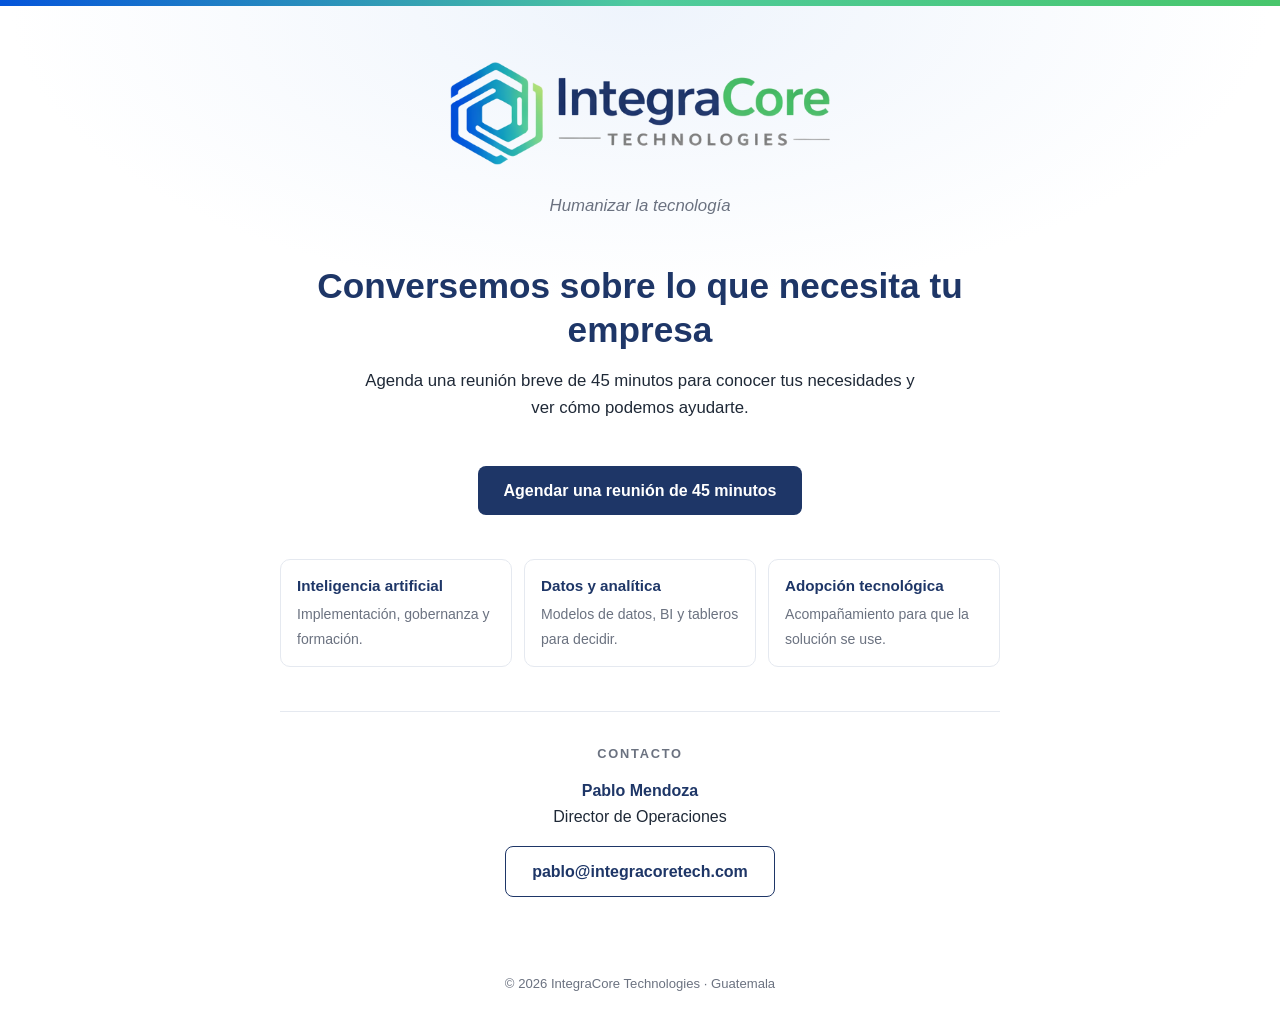
==== index.html @ 0fcb8b34 "Genesis Website Integracore Welcome Page" ====
<!DOCTYPE html>
<html lang="es">
<head>
<meta charset="utf-8">
<meta name="viewport" content="width=device-width, initial-scale=1">
<title>IntegraCore Technologies</title>
<meta name="description" content="IntegraCore Technologies. Agenda una reunión de 45 minutos para conocer tus necesidades. Contacto: pablo@integracoretech.com.">
<meta property="og:title" content="IntegraCore Technologies">
<meta property="og:description" content="Humanizar la tecnología. Agenda una reunión de 45 minutos con nosotros.">
<link rel="icon" type="image/png" href="[data-uri]">
<style>
  :root {
    --navy:#1e3667; --green:#48c66b; --blue:#0555da; --teal:#4fcb9d;
    --ink:#1f2937; --muted:#6b7280; --line:#e5e9f0; --bg:#ffffff; --soft:#f5f8fc;
  }
  * { box-sizing:border-box; margin:0; padding:0; }
  html { height:100%; }
  body {
    min-height:100%; display:flex; flex-direction:column;
    font-family:-apple-system,BlinkMacSystemFont,"Segoe UI",Roboto,Helvetica,Arial,sans-serif;
    color:var(--ink); background:var(--bg); line-height:1.6;
  }
  .bar { height:6px; background:linear-gradient(90deg,var(--blue),var(--teal),var(--green)); }
  main {
    flex:1; display:flex; align-items:center; justify-content:center;
    padding:56px 24px;
    background:radial-gradient(900px 420px at 50% 0%, #eef4fc 0%, rgba(238,244,252,0) 70%);
  }
  .wrap { width:100%; max-width:720px; text-align:center; }
  .logo { width:min(380px,80%); height:auto; display:block; margin:0 auto 28px; }
  .tagline { font-size:1.05rem; color:var(--muted); font-style:italic; margin-bottom:44px; }
  .status {
    display:inline-block; font-size:.78rem; letter-spacing:.14em; text-transform:uppercase;
    color:var(--navy); background:var(--soft); border:1px solid var(--line);
    padding:6px 14px; border-radius:999px; margin-bottom:20px;
  }
  h1 { font-size:clamp(1.6rem,4vw,2.2rem); line-height:1.25; color:var(--navy); font-weight:700; margin-bottom:16px; }
  .lead { font-size:1.05rem; color:var(--ink); max-width:560px; margin:0 auto 40px; }
  .cta { margin:-12px 0 44px; }
  .btn.ghost { background:transparent; color:var(--navy); border:1px solid var(--navy); }
  .btn.ghost:hover, .btn.ghost:focus-visible { background:var(--navy); color:#fff; }
  .areas {
    display:grid; grid-template-columns:repeat(auto-fit,minmax(190px,1fr)); gap:12px;
    margin:0 auto 44px; text-align:left;
  }
  .area { border:1px solid var(--line); border-radius:10px; padding:14px 16px; background:#fff; }
  .area strong { display:block; color:var(--navy); font-size:.95rem; margin-bottom:2px; }
  .area span { color:var(--muted); font-size:.88rem; }
  .contact {
    border-top:1px solid var(--line); padding-top:32px;
  }
  .contact h2 { font-size:.8rem; letter-spacing:.14em; text-transform:uppercase; color:var(--muted); font-weight:600; margin-bottom:14px; }
  .person { color:var(--ink); }
  .person b { color:var(--navy); }
  .btn {
    display:inline-block; margin-top:16px; padding:12px 26px; border-radius:8px;
    background:var(--navy); color:#fff; text-decoration:none; font-weight:600;
    transition:background .15s;
  }
  .btn:hover, .btn:focus-visible { background:var(--blue); }
  footer { text-align:center; font-size:.82rem; color:var(--muted); padding:20px 24px 28px; }
  @media (max-width:480px) { main { padding:36px 18px; } .tagline { margin-bottom:32px; } }
</style>
</head>
<body>
<div class="bar"></div>
<main>
  <div class="wrap">
    <img class="logo" alt="IntegraCore Technologies" src="[data-uri]">
    <p class="tagline">Humanizar la tecnología</p>
    <h1>Conversemos sobre lo que necesita tu empresa</h1>
    <p class="lead">Agenda una reunión breve de 45 minutos para conocer tus necesidades y ver cómo podemos ayudarte.</p>
    <p class="cta"><a class="btn" id="agendar" href="#" target="_blank" rel="noopener">Agendar una reunión de 45 minutos</a></p>

    <div class="areas">
      <div class="area"><strong>Inteligencia artificial</strong><span>Implementación, gobernanza y formación.</span></div>
      <div class="area"><strong>Datos y analítica</strong><span>Modelos de datos, BI y tableros para decidir.</span></div>
      <div class="area"><strong>Adopción tecnológica</strong><span>Acompañamiento para que la solución se use.</span></div>
    </div>

    <section class="contact" aria-labelledby="contacto">
      <h2 id="contacto">Contacto</h2>
      <p class="person"><b>Pablo Mendoza</b><br>Director de Operaciones</p>
      <a class="btn ghost" href="mailto:pablo@integracoretech.com?subject=Consulta%20IntegraCore">pablo@integracoretech.com</a>
    </section>
  </div>
</main>
<footer>© 2026 IntegraCore Technologies · Guatemala</footer>
<script>
  // Pegue aquí el enlace de la página de reservas de Google Calendar.
  // Mientras esté vacío, el botón de agendar se oculta y queda solo el correo.
  var CALENDAR_URL = "https://calendar.app.google/J1nHAJsJ6yLDKBkW7";
  (function () {
    var b = document.getElementById("agendar");
    if (CALENDAR_URL) { b.href = CALENDAR_URL; } else { b.parentNode.style.display = "none"; }
  })();
</script>
</body>
</html>
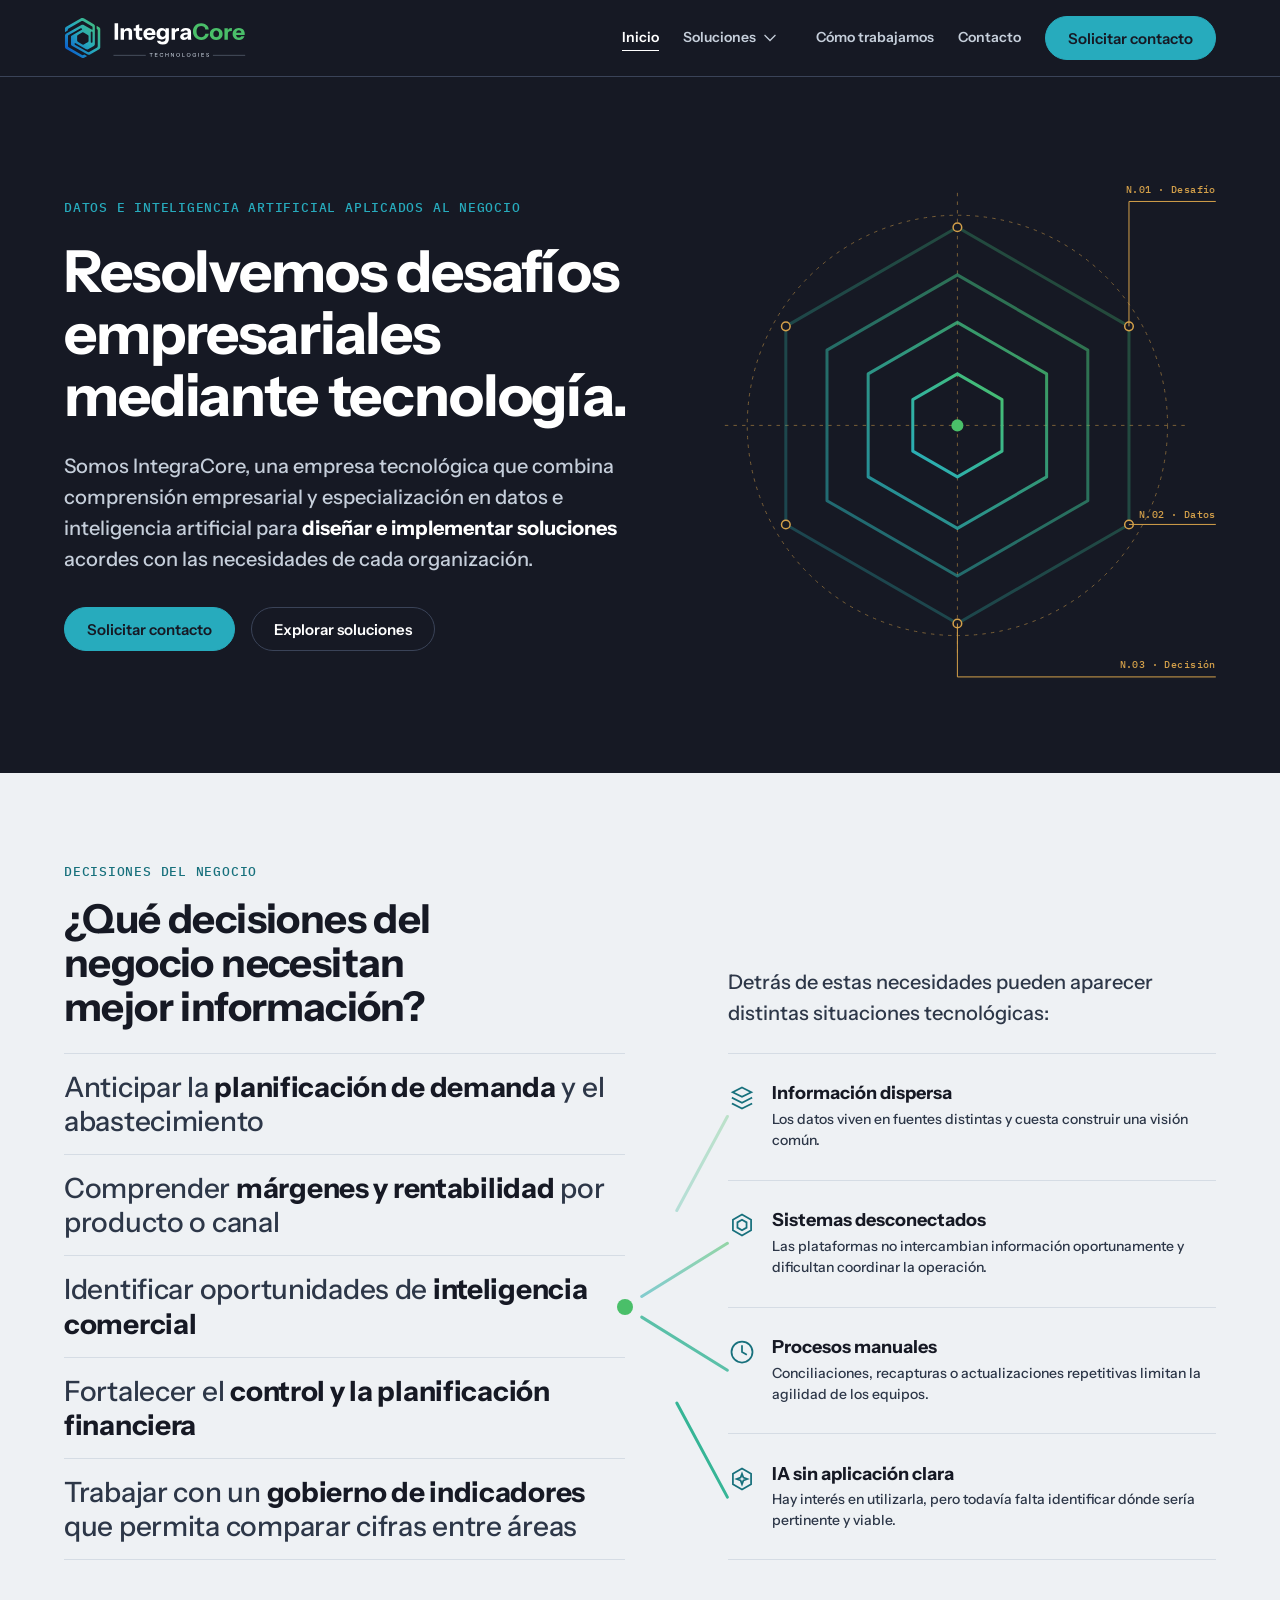
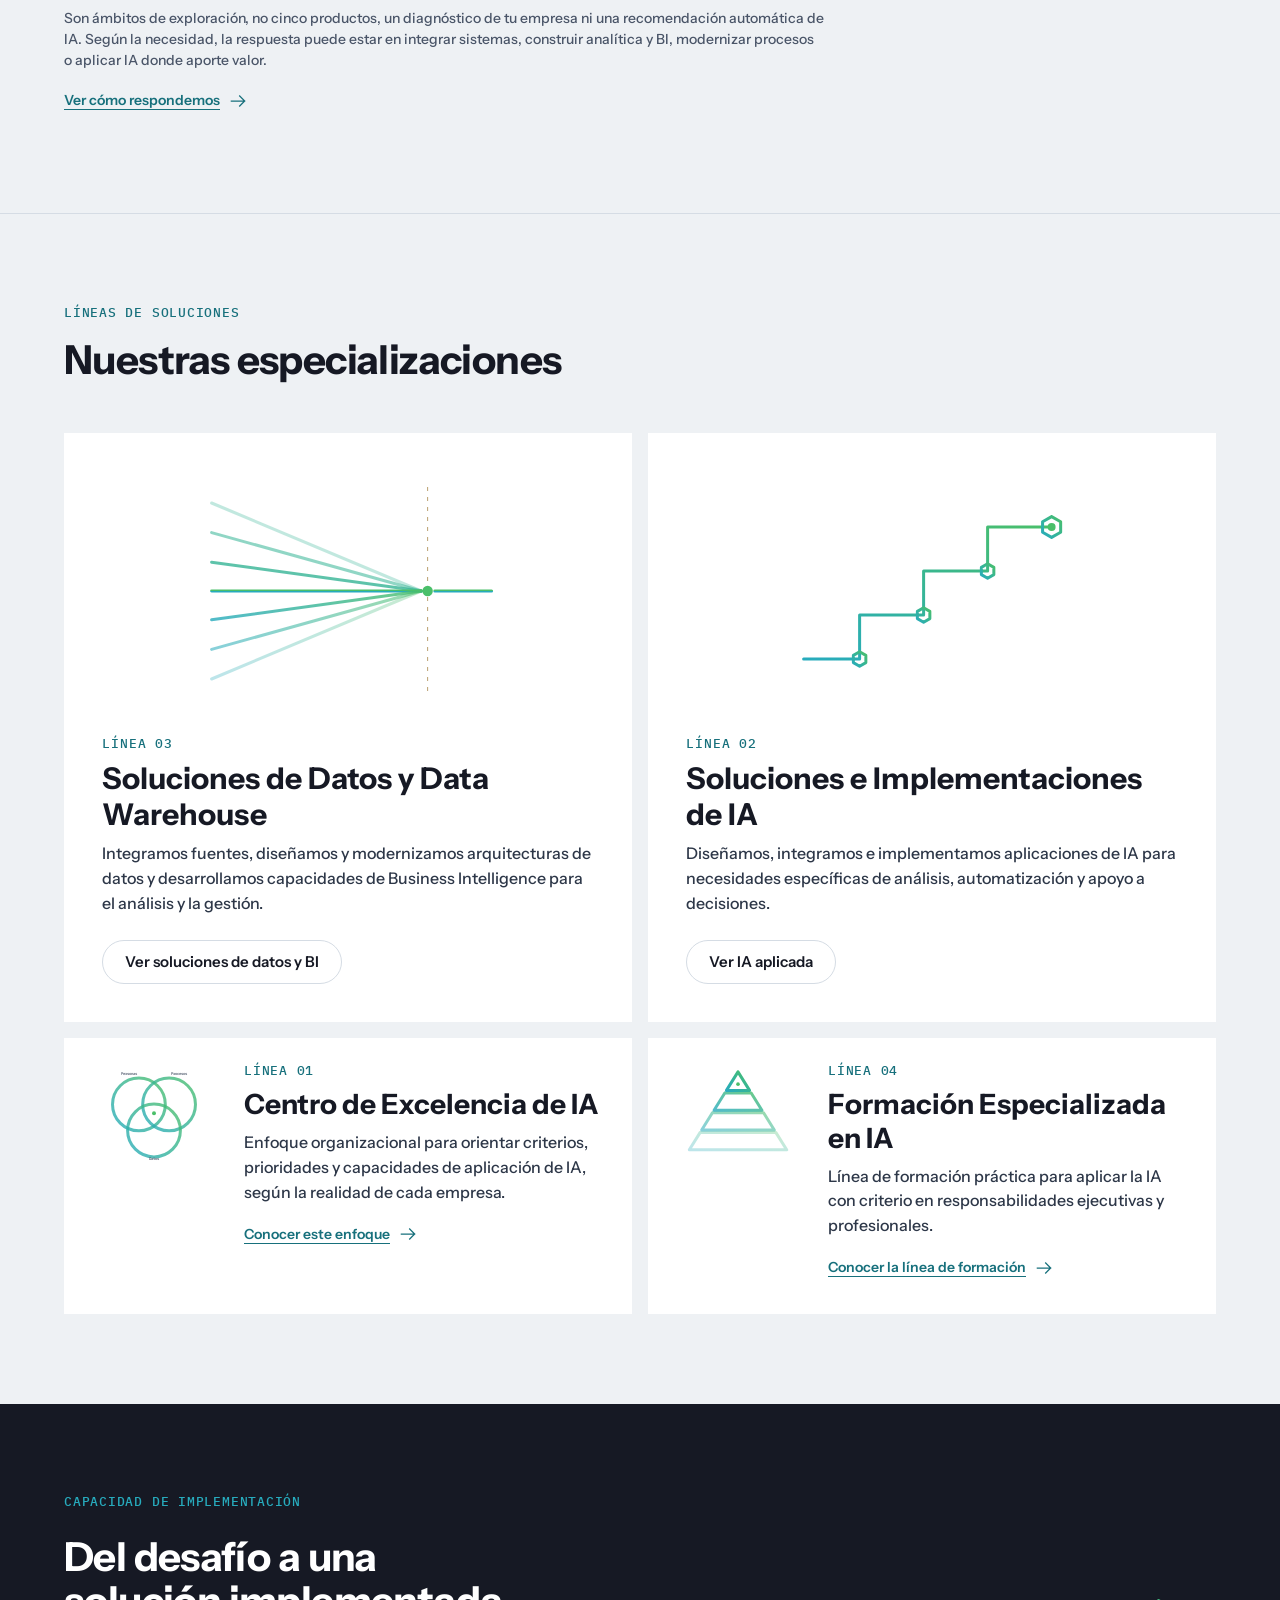
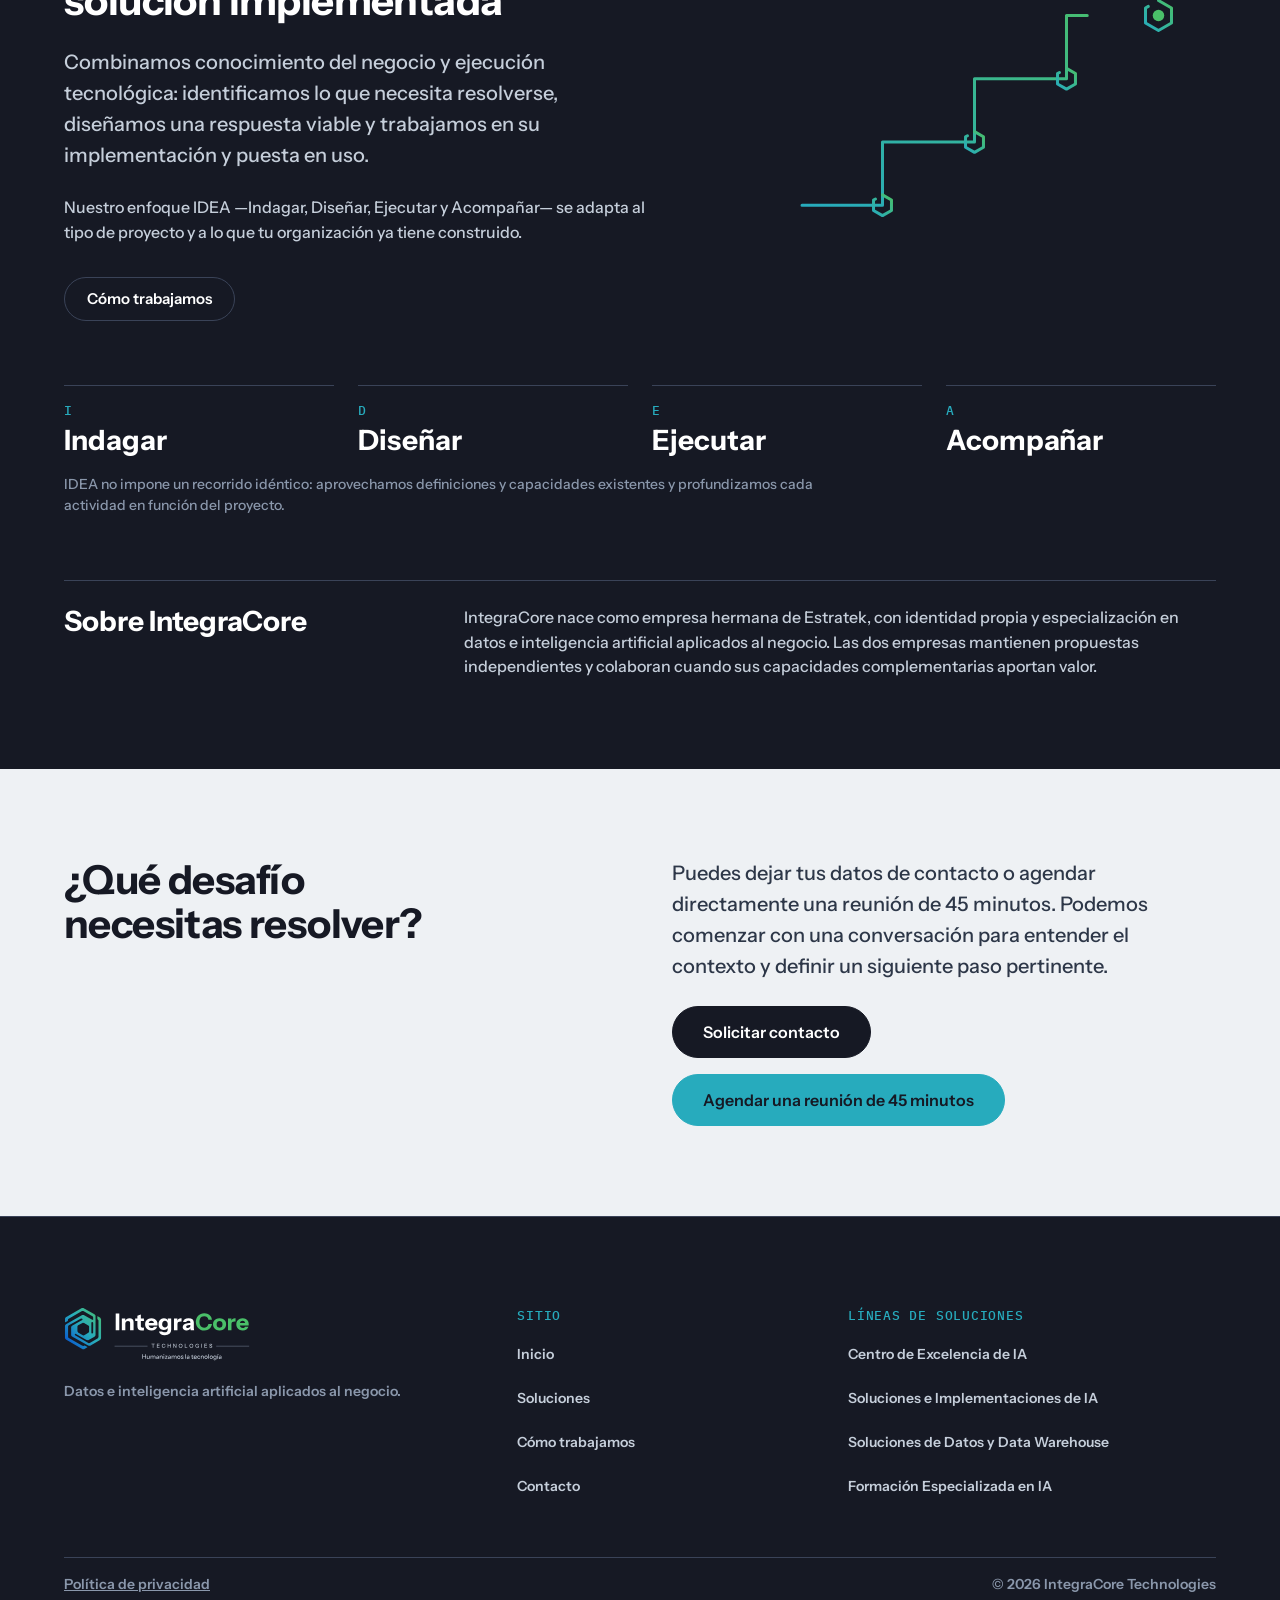
==== commit ce9ab65b: "G4: sitio IntegraCore para publicación inicial (formulario Zoho, privacidad, confirmación) Co-Author" ====
--- a/index.html
+++ b/index.html
@@ -3,97 +3,232 @@
 <head>
 <meta charset="utf-8">
 <meta name="viewport" content="width=device-width, initial-scale=1">
-<title>IntegraCore Technologies</title>
-<meta name="description" content="IntegraCore Technologies. Agenda una reunión de 45 minutos para conocer tus necesidades. Contacto: pablo@integracoretech.com.">
+<title>IntegraCore | Datos e inteligencia artificial para empresas</title>
+<meta name="description" content="IntegraCore diseña e implementa soluciones de datos e inteligencia artificial aplicadas a desafíos empresariales. Conoce nuestras especializaciones.">
+<meta name="robots" content="index, follow">
+<link rel="canonical" href="https://integracoretech.com/">
+<meta property="og:url" content="https://integracoretech.com/">
+<meta name="theme-color" content="#161924">
+<meta property="og:type" content="website">
+<meta property="og:locale" content="es_GT">
+<meta name="twitter:card" content="summary_large_image">
 <meta property="og:title" content="IntegraCore Technologies">
-<meta property="og:description" content="Humanizar la tecnología. Agenda una reunión de 45 minutos con nosotros.">
-<link rel="icon" type="image/png" href="[data-uri]">
-<style>
-  :root {
-    --navy:#1e3667; --green:#48c66b; --blue:#0555da; --teal:#4fcb9d;
-    --ink:#1f2937; --muted:#6b7280; --line:#e5e9f0; --bg:#ffffff; --soft:#f5f8fc;
-  }
-  * { box-sizing:border-box; margin:0; padding:0; }
-  html { height:100%; }
-  body {
-    min-height:100%; display:flex; flex-direction:column;
-    font-family:-apple-system,BlinkMacSystemFont,"Segoe UI",Roboto,Helvetica,Arial,sans-serif;
-    color:var(--ink); background:var(--bg); line-height:1.6;
-  }
-  .bar { height:6px; background:linear-gradient(90deg,var(--blue),var(--teal),var(--green)); }
-  main {
-    flex:1; display:flex; align-items:center; justify-content:center;
-    padding:56px 24px;
-    background:radial-gradient(900px 420px at 50% 0%, #eef4fc 0%, rgba(238,244,252,0) 70%);
-  }
-  .wrap { width:100%; max-width:720px; text-align:center; }
-  .logo { width:min(380px,80%); height:auto; display:block; margin:0 auto 28px; }
-  .tagline { font-size:1.05rem; color:var(--muted); font-style:italic; margin-bottom:44px; }
-  .status {
-    display:inline-block; font-size:.78rem; letter-spacing:.14em; text-transform:uppercase;
-    color:var(--navy); background:var(--soft); border:1px solid var(--line);
-    padding:6px 14px; border-radius:999px; margin-bottom:20px;
-  }
-  h1 { font-size:clamp(1.6rem,4vw,2.2rem); line-height:1.25; color:var(--navy); font-weight:700; margin-bottom:16px; }
-  .lead { font-size:1.05rem; color:var(--ink); max-width:560px; margin:0 auto 40px; }
-  .cta { margin:-12px 0 44px; }
-  .btn.ghost { background:transparent; color:var(--navy); border:1px solid var(--navy); }
-  .btn.ghost:hover, .btn.ghost:focus-visible { background:var(--navy); color:#fff; }
-  .areas {
-    display:grid; grid-template-columns:repeat(auto-fit,minmax(190px,1fr)); gap:12px;
-    margin:0 auto 44px; text-align:left;
-  }
-  .area { border:1px solid var(--line); border-radius:10px; padding:14px 16px; background:#fff; }
-  .area strong { display:block; color:var(--navy); font-size:.95rem; margin-bottom:2px; }
-  .area span { color:var(--muted); font-size:.88rem; }
-  .contact {
-    border-top:1px solid var(--line); padding-top:32px;
-  }
-  .contact h2 { font-size:.8rem; letter-spacing:.14em; text-transform:uppercase; color:var(--muted); font-weight:600; margin-bottom:14px; }
-  .person { color:var(--ink); }
-  .person b { color:var(--navy); }
-  .btn {
-    display:inline-block; margin-top:16px; padding:12px 26px; border-radius:8px;
-    background:var(--navy); color:#fff; text-decoration:none; font-weight:600;
-    transition:background .15s;
-  }
-  .btn:hover, .btn:focus-visible { background:var(--blue); }
-  footer { text-align:center; font-size:.82rem; color:var(--muted); padding:20px 24px 28px; }
-  @media (max-width:480px) { main { padding:36px 18px; } .tagline { margin-bottom:32px; } }
-</style>
+<meta property="og:description" content="Resolvemos desafíos empresariales mediante tecnología.">
+<meta property="og:image" content="https://integracoretech.com/img/og-image.png">
+<link rel="icon" type="image/png" sizes="64x64" href="favicon-64.png">
+<link rel="apple-touch-icon" href="apple-touch-icon.png">
+<link rel="manifest" href="site.webmanifest">
+<link rel="stylesheet" href="css/tokens.css">
+<link rel="stylesheet" href="css/base.css">
+<link rel="stylesheet" href="css/site.css">
+<script>document.documentElement.classList.add('js')</script>
 </head>
 <body>
-<div class="bar"></div>
-<main>
-  <div class="wrap">
-    <img class="logo" alt="IntegraCore Technologies" src="[data-uri]">
-    <p class="tagline">Humanizar la tecnología</p>
-    <h1>Conversemos sobre lo que necesita tu empresa</h1>
-    <p class="lead">Agenda una reunión breve de 45 minutos para conocer tus necesidades y ver cómo podemos ayudarte.</p>
-    <p class="cta"><a class="btn" id="agendar" href="#" target="_blank" rel="noopener">Agendar una reunión de 45 minutos</a></p>
-
-    <div class="areas">
-      <div class="area"><strong>Inteligencia artificial</strong><span>Implementación, gobernanza y formación.</span></div>
-      <div class="area"><strong>Datos y analítica</strong><span>Modelos de datos, BI y tableros para decidir.</span></div>
-      <div class="area"><strong>Adopción tecnológica</strong><span>Acompañamiento para que la solución se use.</span></div>
-    </div>
-
-    <section class="contact" aria-labelledby="contacto">
-      <h2 id="contacto">Contacto</h2>
-      <p class="person"><b>Pablo Mendoza</b><br>Director de Operaciones</p>
-      <a class="btn ghost" href="mailto:pablo@integracoretech.com?subject=Consulta%20IntegraCore">pablo@integracoretech.com</a>
-    </section>
-  </div>
+<svg width="0" height="0" style="position:absolute" aria-hidden="true" focusable="false"><defs><linearGradient id="ic-geo-grad" x1="0" y1="1" x2="1" y2="0"><stop offset="0" stop-color="#27ABBD"/><stop offset=".5" stop-color="#36B596"/><stop offset="1" stop-color="#4ABF69"/></linearGradient></defs></svg>
+
+<!--@header-->
+<a class="skip" href="#contenido">Saltar al contenido</a>
+<header class="site-head theme-dark">
+<div class="wrap">
+<a class="logo" href="./" aria-label="IntegraCore Technologies, inicio"><img src="img/logo/lockup-horizontal-dark.svg" alt="IntegraCore Technologies" width="182" height="42"></a>
+<button class="nav-toggle" type="button" aria-expanded="false" aria-controls="nav-panel"><span class="nav-toggle__label">Menú</span><svg class="nav-toggle__icon" viewBox="0 0 24 24" width="24" height="24" fill="none" stroke="currentColor" stroke-width="1.5" stroke-linecap="square" aria-hidden="true"><path class="i-open" d="M4 8H20M4 16H20"/><path class="i-close" d="M6 6L18 18M18 6L6 18"/></svg></button>
+<nav class="nav" id="nav-panel" aria-label="Principal">
+<ul class="nav-list">
+<li><a href="./" aria-current="page">Inicio</a></li>
+<li class="has-sub">
+<span class="sub-row"><a href="soluciones/" >Soluciones</a><button class="sub-toggle" type="button" aria-expanded="false" aria-controls="sub-soluciones"><span class="visually-hidden">Mostrar las cuatro líneas de soluciones</span><svg viewBox="0 0 24 24" width="20" height="20" fill="none" stroke="currentColor" stroke-width="1.5" stroke-linecap="square" aria-hidden="true"><path d="M6 9L12 15L18 9"/></svg></button></span>
+<ul class="sub-list" id="sub-soluciones">
+<li><a href="soluciones/#centro-excelencia-ia">Centro de Excelencia de IA</a></li>
+<li><a href="soluciones/soluciones-ia/">Soluciones e Implementaciones de IA</a></li>
+<li><a href="soluciones/datos-data-warehouse-bi/">Soluciones de Datos y Data Warehouse</a></li>
+<li><a href="soluciones/#formacion-ia">Formación Especializada en IA</a></li>
+</ul>
+</li>
+<li><a href="como-trabajamos/" >Cómo trabajamos</a></li>
+<li><a href="contacto/" >Contacto</a></li>
+</ul>
+<a class="btn nav-cta" href="contacto/">Solicitar contacto</a>
+</nav>
+</div>
+</header>
+<!--/@header-->
+
+<main id="contenido">
+
+<!-- Bloque 1 · Identidad, especialización y promesa -->
+<section class="band theme-dark hero" aria-labelledby="h-promesa">
+<div class="wrap">
+<div class="hero-copy">
+<p class="t-etiqueta">Datos e inteligencia artificial aplicados al negocio</p>
+<h1 class="t-display" id="h-promesa">Resolvemos desafíos empresariales mediante tecnología.</h1>
+<p class="t-lead">Somos IntegraCore, una empresa tecnológica que combina comprensión empresarial y especialización en datos e inteligencia artificial para <strong>diseñar e implementar soluciones</strong> acordes con las necesidades de cada organización.</p>
+<div class="hero-actions"><a class="btn" href="contacto/">Solicitar contacto</a><a class="btn btn--ghost" href="soluciones/">Explorar soluciones</a></div>
+</div>
+<svg class="geo geo--metodo" data-draw="load" viewBox="0 0 600 600" role="img" aria-label="Geometría de IntegraCore: cuatro capas hexagonales, del contexto a la decisión, con notas de método sobre desafío, datos y decisión"><g class="geo-cons" style="--i:0"><line x1="300" y1="30" x2="300" y2="570"/><line x1="30" y1="300" x2="570" y2="300"/><circle cx="300" cy="300" r="244"/></g><polygon points="300.0,70.0 499.2,185.0 499.2,415.0 300.0,530.0 100.8,415.0 100.8,185.0" class="geo-layer" pathLength="1" style="--i:0;opacity:0.3"/><polygon points="300.0,125.2 451.4,212.6 451.4,387.4 300.0,474.8 148.6,387.4 148.6,212.6" class="geo-layer" pathLength="1" style="--i:1;opacity:0.55"/><polygon points="300.0,180.4 403.6,240.2 403.6,359.8 300.0,419.6 196.4,359.8 196.4,240.2" class="geo-layer" pathLength="1" style="--i:2;opacity:0.8"/><polygon points="300.0,240.2 351.8,270.1 351.8,329.9 300.0,359.8 248.2,329.9 248.2,270.1" class="geo-layer" pathLength="1" style="--i:3;opacity:1"/><circle class="geo-vertex" style="--i:1" cx="300.0" cy="70.0" r="5"/><circle class="geo-vertex" style="--i:1" cx="499.2" cy="185.0" r="5"/><circle class="geo-vertex" style="--i:1" cx="499.2" cy="415.0" r="5"/><circle class="geo-vertex" style="--i:1" cx="300.0" cy="530.0" r="5"/><circle class="geo-vertex" style="--i:1" cx="100.8" cy="415.0" r="5"/><circle class="geo-vertex" style="--i:1" cx="100.8" cy="185.0" r="5"/><polyline class="geo-guide" style="--i:4" points="499.2,185.0 499.2,40 600,40"/><text class="geo-note" style="--i:4" x="600" y="30" text-anchor="end">N.01 · Desafío</text><polyline class="geo-guide" style="--i:4.5" points="499.2,415.0 600,415.0"/><text class="geo-note" style="--i:4.5" x="600" y="407.0" text-anchor="end">N.02 · Datos</text><polyline class="geo-guide" style="--i:5" points="300,530.0 300,592 600,592"/><text class="geo-note" style="--i:5" x="600" y="582" text-anchor="end">N.03 · Decisión</text><circle class="geo-dot" style="--i:4" cx="300" cy="300" r="7"/></svg>
+<svg class="geo geo--base" data-draw="load" viewBox="60 60 480 480" role="img" aria-label="Geometría de IntegraCore: cuatro capas hexagonales concéntricas que convergen en un punto verde"><polygon points="300.0,70.0 499.2,185.0 499.2,415.0 300.0,530.0 100.8,415.0 100.8,185.0" class="geo-layer" pathLength="1" style="--i:0;opacity:0.3"/><polygon points="300.0,125.2 451.4,212.6 451.4,387.4 300.0,474.8 148.6,387.4 148.6,212.6" class="geo-layer" pathLength="1" style="--i:1;opacity:0.55"/><polygon points="300.0,180.4 403.6,240.2 403.6,359.8 300.0,419.6 196.4,359.8 196.4,240.2" class="geo-layer" pathLength="1" style="--i:2;opacity:0.8"/><polygon points="300.0,240.2 351.8,270.1 351.8,329.9 300.0,359.8 248.2,329.9 248.2,270.1" class="geo-layer" pathLength="1" style="--i:3;opacity:1"/><circle class="geo-dot" style="--i:4" cx="300" cy="300" r="7"/></svg>
+</div>
+</section>
+
+<!-- Bloque 2 · Decisiones empresariales y situaciones tecnológicas -->
+<section class="band" id="decisiones" aria-labelledby="h-decisiones">
+<div class="wrap">
+<div class="dec">
+<div class="dec-head">
+<p class="t-etiqueta">Decisiones del negocio</p>
+<h2 class="t-h1" id="h-decisiones">¿Qué decisiones del negocio necesitan mejor información?</h2>
+</div>
+<ul class="dec-list" aria-label="Decisiones del negocio">
+<li><span>Anticipar la <strong>planificación de demanda</strong> y el abastecimiento</span></li>
+<li><span>Comprender <strong>márgenes y rentabilidad</strong> por producto o canal</span></li>
+<li><span>Identificar oportunidades de <strong>inteligencia comercial</strong></span></li>
+<li><span>Fortalecer el <strong>control y la planificación financiera</strong></span></li>
+<li><span>Trabajar con un <strong>gobierno de indicadores</strong> que permita comparar cifras entre áreas</span></li>
+</ul>
+<div class="dec-conn" aria-hidden="true">
+<svg class="geo" viewBox="0 0 100 100" preserveAspectRatio="none" focusable="false">
+<line x1="100" y1="12.5" x2="0" y2="50" class="geo-layer" pathLength="1" style="--i:0;opacity:.3"/>
+<line x1="100" y1="37.5" x2="0" y2="50" class="geo-layer" pathLength="1" style="--i:.6;opacity:.55"/>
+<line x1="100" y1="62.5" x2="0" y2="50" class="geo-layer" pathLength="1" style="--i:1.2;opacity:.8"/>
+<line x1="100" y1="87.5" x2="0" y2="50" class="geo-layer" pathLength="1" style="--i:1.8;opacity:1"/>
+</svg>
+<span class="dec-dot"></span>
+</div>
+<div class="sit-head">
+<p class="t-lead">Detrás de estas necesidades pueden aparecer distintas situaciones tecnológicas:</p>
+</div>
+<ul class="sit-list">
+<li><svg xmlns="http://www.w3.org/2000/svg" viewBox="0 0 24 24" fill="none" stroke="currentColor" stroke-width="1.5" stroke-linejoin="miter" stroke-linecap="square" aria-hidden="true"><polygon points="12,3 20,7 12,11 4,7"/><path d="M4 12L12 16L20 12M4 17L12 21L20 17"/></svg><div><h3 class="t-h3">Información dispersa</h3><p class="t-body">Los datos viven en fuentes distintas y cuesta construir una visión común.</p></div></li>
+<li><svg xmlns="http://www.w3.org/2000/svg" viewBox="0 0 24 24" fill="none" stroke="currentColor" stroke-width="1.5" stroke-linejoin="miter" stroke-linecap="square" aria-hidden="true"><polygon points="12.00,3.00 19.79,7.50 19.79,16.50 12.00,21.00 4.21,16.50 4.21,7.50"/><polygon points="12.00,7.50 15.90,9.75 15.90,14.25 12.00,16.50 8.10,14.25 8.10,9.75"/></svg><div><h3 class="t-h3">Sistemas desconectados</h3><p class="t-body">Las plataformas no intercambian información oportunamente y dificultan coordinar la operación.</p></div></li>
+<li><svg xmlns="http://www.w3.org/2000/svg" viewBox="0 0 24 24" fill="none" stroke="currentColor" stroke-width="1.5" stroke-linejoin="miter" stroke-linecap="square" aria-hidden="true"><circle cx="12" cy="12" r="9"/><path d="M12 7V12L15.5 14"/></svg><div><h3 class="t-h3">Procesos manuales</h3><p class="t-body">Conciliaciones, recapturas o actualizaciones repetitivas limitan la agilidad de los equipos.</p></div></li>
+<li><svg xmlns="http://www.w3.org/2000/svg" viewBox="0 0 24 24" fill="none" stroke="currentColor" stroke-width="1.5" stroke-linejoin="miter" stroke-linecap="square" aria-hidden="true"><polygon points="12.00,3.00 19.79,7.50 19.79,16.50 12.00,21.00 4.21,16.50 4.21,7.50"/><path d="M12 7.5L13.2 10.8L16.5 12L13.2 13.2L12 16.5L10.8 13.2L7.5 12L10.8 10.8Z"/></svg><div><h3 class="t-h3">IA sin aplicación clara</h3><p class="t-body">Hay interés en utilizarla, pero todavía falta identificar dónde sería pertinente y viable.</p></div></li>
+</ul>
+</div>
+<div class="dec-foot">
+<p class="t-small">Son ámbitos de exploración, no cinco productos, un diagnóstico de tu empresa ni una recomendación automática de IA. Según la necesidad, la respuesta puede estar en integrar sistemas, construir analítica y BI, modernizar procesos o aplicar IA donde aporte valor.</p>
+<a class="link-arrow" href="#lineas">Ver cómo respondemos<svg xmlns="http://www.w3.org/2000/svg" viewBox="0 0 24 24" fill="none" stroke="currentColor" stroke-width="1.5" stroke-linejoin="miter" stroke-linecap="square" aria-hidden="true"><path d="M4 12H20M14 6L20 12L14 18"/></svg></a>
+</div>
+</div>
+</section>
+
+<!-- Bloque 3 · Cuatro líneas de soluciones -->
+<section class="band band--line" id="lineas" aria-labelledby="h-lineas">
+<div class="wrap">
+<div class="sec-head"><p class="t-etiqueta">Líneas de soluciones</p><h2 class="t-h1" id="h-lineas">Nuestras especializaciones</h2></div>
+<div class="lineas lineas--pri">
+<article class="card linea">
+<svg class="geo" viewBox="0 0 400 300" aria-hidden="true" focusable="false"><line class="geo-cons" style="--i:0" x1="300" y1="20" x2="300" y2="280"/><line x1="30" y1="40" x2="292" y2="150" class="geo-layer" pathLength="1" style="--i:1.7999999999999998;opacity:0.3"/><line x1="30" y1="77" x2="292" y2="150" class="geo-layer" pathLength="1" style="--i:1.2;opacity:0.55"/><line x1="30" y1="114" x2="292" y2="150" class="geo-layer" pathLength="1" style="--i:0.6;opacity:0.8"/><line x1="30" y1="150" x2="292" y2="150.01" class="geo-layer" pathLength="1" style="--i:0.0;opacity:1"/><line x1="30" y1="186" x2="292" y2="150" class="geo-layer" pathLength="1" style="--i:0.6;opacity:0.8"/><line x1="30" y1="223" x2="292" y2="150" class="geo-layer" pathLength="1" style="--i:1.2;opacity:0.55"/><line x1="30" y1="260" x2="292" y2="150" class="geo-layer" pathLength="1" style="--i:1.7999999999999998;opacity:0.3"/><circle class="geo-dot" style="--i:2.4" cx="300" cy="150" r="6.5"/><line x1="309" y1="150" x2="380" y2="150.01" class="geo-layer" pathLength="1" style="--i:2.8;opacity:1"/></svg>
+<p class="t-etiqueta">Línea 03</p>
+<h3 class="t-h2">Soluciones de Datos y Data Warehouse</h3>
+<p class="t-body">Integramos fuentes, diseñamos y modernizamos arquitecturas de datos y desarrollamos capacidades de Business Intelligence para el análisis y la gestión.</p>
+<a class="btn btn--ghost" href="soluciones/datos-data-warehouse-bi/">Ver soluciones de datos y BI</a>
+</article>
+<article class="card linea">
+<svg class="geo" viewBox="0 0 400 300" aria-hidden="true" focusable="false"><polyline points="40,235 110,235 110,180 190,180 190,125 270,125 270,70 350,70" class="geo-layer" pathLength="1" style="--i:0;opacity:1"/><polygon points="110.0,226.0 117.8,230.5 117.8,239.5 110.0,244.0 102.2,239.5 102.2,230.5" class="geo-layer" pathLength="1" style="--i:1;opacity:1"/><polygon points="190.0,171.0 197.8,175.5 197.8,184.5 190.0,189.0 182.2,184.5 182.2,175.5" class="geo-layer" pathLength="1" style="--i:2;opacity:1"/><polygon points="270.0,116.0 277.8,120.5 277.8,129.5 270.0,134.0 262.2,129.5 262.2,120.5" class="geo-layer" pathLength="1" style="--i:3;opacity:1"/><polygon points="350.0,57.0 361.3,63.5 361.3,76.5 350.0,83.0 338.7,76.5 338.7,63.5" class="geo-layer" pathLength="1" style="--i:4;opacity:1"/><circle class="geo-dot" style="--i:4.5" cx="350" cy="70" r="5"/></svg>
+<p class="t-etiqueta">Línea 02</p>
+<h3 class="t-h2">Soluciones e Implementaciones de IA</h3>
+<p class="t-body">Diseñamos, integramos e implementamos aplicaciones de IA para necesidades específicas de análisis, automatización y apoyo a decisiones.</p>
+<a class="btn btn--ghost" href="soluciones/soluciones-ia/">Ver IA aplicada</a>
+</article>
+</div>
+<div class="lineas lineas--sec">
+<article class="card linea linea--sec">
+<svg class="geo" viewBox="0 0 400 300" aria-hidden="true" focusable="false"><circle cx="154.3" cy="128.7" r="80" class="geo-layer" pathLength="1" style="--i:0;opacity:0.8"/><circle cx="245.7" cy="128.7" r="80" class="geo-layer" pathLength="1" style="--i:1;opacity:0.8"/><circle cx="200.0" cy="207.6" r="80" class="geo-layer" pathLength="1" style="--i:2;opacity:0.8"/><text class="geo-label" style="--i:1" x="124" y="38" text-anchor="middle">Personas</text><text class="geo-label" style="--i:1" x="276" y="38" text-anchor="middle">Procesos</text><text class="geo-label" style="--i:2" x="200" y="296" text-anchor="middle">Datos</text><circle class="geo-dot" style="--i:3" cx="200" cy="155" r="6"/></svg>
+<div class="linea-txt">
+<p class="t-etiqueta">Línea 01</p>
+<h3 class="t-h2">Centro de Excelencia de IA</h3>
+<p class="t-body">Enfoque organizacional para orientar criterios, prioridades y capacidades de aplicación de IA, según la realidad de cada empresa.</p>
+<a class="link-arrow" href="soluciones/#centro-excelencia-ia">Conocer este enfoque<svg xmlns="http://www.w3.org/2000/svg" viewBox="0 0 24 24" fill="none" stroke="currentColor" stroke-width="1.5" stroke-linejoin="miter" stroke-linecap="square" aria-hidden="true"><path d="M4 12H20M14 6L20 12L14 18"/></svg></a>
+</div>
+</article>
+<article class="card linea linea--sec">
+<svg class="geo" viewBox="0 0 400 300" aria-hidden="true" focusable="false"><polygon points="85.0,214.0 315.0,214.0 347.5,266.0 52.5,266.0" class="geo-layer" pathLength="1" style="--i:0;opacity:0.3"/><polygon points="122.5,154.0 277.5,154.0 310.0,206.0 90.0,206.0" class="geo-layer" pathLength="1" style="--i:1;opacity:0.55"/><polygon points="160.0,94.0 240.0,94.0 272.5,146.0 127.5,146.0" class="geo-layer" pathLength="1" style="--i:2;opacity:0.8"/><polygon points="200,30.0 235.0,86.0 165.0,86.0" class="geo-layer" pathLength="1" style="--i:3;opacity:1"/><circle class="geo-dot" style="--i:4" cx="200" cy="67.2" r="5.5"/></svg>
+<div class="linea-txt">
+<p class="t-etiqueta">Línea 04</p>
+<h3 class="t-h2">Formación Especializada en IA</h3>
+<p class="t-body">Línea de formación práctica para aplicar la IA con criterio en responsabilidades ejecutivas y profesionales.</p>
+<a class="link-arrow" href="soluciones/#formacion-ia">Conocer la línea de formación<svg xmlns="http://www.w3.org/2000/svg" viewBox="0 0 24 24" fill="none" stroke="currentColor" stroke-width="1.5" stroke-linejoin="miter" stroke-linecap="square" aria-hidden="true"><path d="M4 12H20M14 6L20 12L14 18"/></svg></a>
+</div>
+</article>
+</div>
+</div>
+</section>
+
+<!-- Bloque 4 · Capacidad de implementación e IDEA -->
+<section class="band theme-dark" id="capacidad" aria-labelledby="h-capacidad">
+<div class="wrap">
+<div class="cap">
+<div class="cap-copy">
+<p class="t-etiqueta">Capacidad de implementación</p>
+<h2 class="t-h1" id="h-capacidad">Del desafío a una solución implementada</h2>
+<p class="t-lead">Combinamos conocimiento del negocio y ejecución tecnológica: identificamos lo que necesita resolverse, diseñamos una respuesta viable y trabajamos en su implementación y puesta en uso.</p>
+<p class="t-body">Nuestro enfoque IDEA —Indagar, Diseñar, Ejecutar y Acompañar— se adapta al tipo de proyecto y a lo que tu organización ya tiene construido.</p>
+<div class="cap-actions"><a class="btn btn--ghost" href="como-trabajamos/">Cómo trabajamos</a></div>
+</div>
+<div class="cap-fig">
+<svg class="geo" viewBox="0 0 400 300" aria-hidden="true" focusable="false"><polyline points="40,235 110,235 110,180 190,180 190,125 270,125 270,70 350,70" class="geo-layer" pathLength="1" style="--i:0;opacity:1"/><polygon points="110.0,226.0 117.8,230.5 117.8,239.5 110.0,244.0 102.2,239.5 102.2,230.5" class="geo-layer" pathLength="1" style="--i:1;opacity:1"/><polygon points="190.0,171.0 197.8,175.5 197.8,184.5 190.0,189.0 182.2,184.5 182.2,175.5" class="geo-layer" pathLength="1" style="--i:2;opacity:1"/><polygon points="270.0,116.0 277.8,120.5 277.8,129.5 270.0,134.0 262.2,129.5 262.2,120.5" class="geo-layer" pathLength="1" style="--i:3;opacity:1"/><polygon points="350.0,57.0 361.3,63.5 361.3,76.5 350.0,83.0 338.7,76.5 338.7,63.5" class="geo-layer" pathLength="1" style="--i:4;opacity:1"/><circle class="geo-dot" style="--i:4.5" cx="350" cy="70" r="5"/></svg>
+</div>
+</div>
+<ol class="idea" aria-label="Enfoque IDEA">
+<li><span class="idea-l">I</span><span class="idea-w">Indagar</span></li>
+<li><span class="idea-l">D</span><span class="idea-w">Diseñar</span></li>
+<li><span class="idea-l">E</span><span class="idea-w">Ejecutar</span></li>
+<li><span class="idea-l">A</span><span class="idea-w">Acompañar</span></li>
+</ol>
+<p class="t-small idea-note">IDEA no impone un recorrido idéntico: aprovechamos definiciones y capacidades existentes y profundizamos cada actividad en función del proyecto.</p>
+<div class="sobre">
+<h3 class="t-h2">Sobre IntegraCore</h3>
+<p class="t-body">IntegraCore nace como empresa hermana de Estratek, con identidad propia y especialización en datos e inteligencia artificial aplicados al negocio. Las dos empresas mantienen propuestas independientes y colaboran cuando sus capacidades complementarias aportan valor.</p>
+</div>
+</div>
+</section>
+
+<!-- Bloque 5 · Invitación a conversar -->
+<section class="band" id="conversemos" aria-labelledby="h-conversemos">
+<div class="wrap conv">
+<h2 class="t-h1" id="h-conversemos">¿Qué desafío necesitas resolver?</h2>
+<div class="conv-body">
+<p class="t-lead">Puedes dejar tus datos de contacto o agendar directamente una reunión de 45 minutos. Podemos comenzar con una conversación para entender el contexto y definir un siguiente paso pertinente.</p>
+<div class="conv-actions"><a class="btn btn--lg" href="contacto/">Solicitar contacto</a><a class="btn btn--agenda btn--lg" href="https://calendar.app.google/J1nHAJsJ6yLDKBkW7" target="_blank" rel="noopener noreferrer" data-cta="agendar-45">Agendar una reunión de 45 minutos<span class="visually-hidden"> (se abre en una pestaña nueva)</span></a></div>
+</div>
+</div>
+</section>
+
 </main>
-<footer>© 2026 IntegraCore Technologies · Guatemala</footer>
-<script>
-  // Pegue aquí el enlace de la página de reservas de Google Calendar.
-  // Mientras esté vacío, el botón de agendar se oculta y queda solo el correo.
-  var CALENDAR_URL = "https://calendar.app.google/J1nHAJsJ6yLDKBkW7";
-  (function () {
-    var b = document.getElementById("agendar");
-    if (CALENDAR_URL) { b.href = CALENDAR_URL; } else { b.parentNode.style.display = "none"; }
-  })();
-</script>
+
+<!--@footer-->
+<footer class="band theme-dark site-foot">
+<div class="wrap foot-grid">
+<div class="foot-brand">
+<img src="img/logo/lockup-horizontal-dark-proposito.svg" alt="IntegraCore Technologies. Humanizamos la tecnología." width="250" height="58">
+<p class="t-small">Datos e inteligencia artificial aplicados al negocio.</p>
+</div>
+<nav class="foot-col" aria-label="Sitio">
+<p class="t-etiqueta">Sitio</p>
+<ul class="foot-links">
+<li><a href="./">Inicio</a></li>
+<li><a href="soluciones/">Soluciones</a></li>
+<li><a href="como-trabajamos/">Cómo trabajamos</a></li>
+<li><a href="contacto/">Contacto</a></li>
+</ul>
+</nav>
+<nav class="foot-col" aria-label="Líneas de soluciones">
+<p class="t-etiqueta">Líneas de soluciones</p>
+<ul class="foot-links">
+<li><a href="soluciones/#centro-excelencia-ia">Centro de Excelencia de IA</a></li>
+<li><a href="soluciones/soluciones-ia/">Soluciones e Implementaciones de IA</a></li>
+<li><a href="soluciones/datos-data-warehouse-bi/">Soluciones de Datos y Data Warehouse</a></li>
+<li><a href="soluciones/#formacion-ia">Formación Especializada en IA</a></li>
+</ul>
+</nav>
+<div class="foot-meta">
+<p class="t-small"><a href="privacidad/">Política de privacidad</a></p>
+<p class="t-small">© 2026 IntegraCore Technologies</p>
+</div>
+</div>
+</footer>
+<!--/@footer-->
+
+<script src="js/geometria.js"></script>
+<script src="js/navigation.js"></script>
 </body>
-</html>+</html>
--- a/css/tokens.css
+++ b/css/tokens.css
@@ -0,0 +1,86 @@
+/* IntegraCore · Tokens v1.0 (23 nov 2026)
+   Fuente de verdad: sistema de diseño IntegraCore. No inventes colores fuera de esta lista.
+   Tema claro por defecto; añade .theme-dark a una sección (o a <html>) para el tema oscuro. */
+
+:root {
+  /* Paleta de marca */
+  --ic-navy: #161924;
+  --ic-paper: #EEF1F4;
+  --ic-white: #FFFFFF;
+  --ic-teal: #27ABBD;       /* inicio del degradé; acento de texto sobre oscuro */
+  --ic-teal-ink: #17707C;   /* acento de texto sobre claro (5:1 sobre paper) */
+  --ic-green: #4ABF69;      /* la decisión: punto, ✓, recomendado. Nunca texto sobre claro */
+  --ic-ochre: #D4A04A;      /* ocre lápiz: marcas de trabajo sobre oscuro */
+  --ic-ochre-ink: #8C6212;  /* ocre lápiz: marcas de trabajo sobre claro */
+  --ic-blue: #0145D2;       /* SÓLO dentro del ícono del logo. No usar en la web */
+  --ic-grey-900: #2D3748;
+  --ic-grey-700: #4A5568;
+  --ic-grey-500: #8A97AB;
+  --ic-grey-300: #C5CEDA;
+  --ic-grey-200: #D5DCE4;
+  --ic-navy-600: #3A4358;
+  --ic-navy-700: #1F2433;
+
+  /* Roles · tema claro */
+  --surface: var(--ic-paper);
+  --surface-raised: var(--ic-white);
+  --ink: var(--ic-navy);
+  --ink-muted: var(--ic-grey-900);
+  --ink-subtle: var(--ic-grey-700);
+  --accent: var(--ic-teal-ink);
+  --line: var(--ic-grey-200);
+  --mark: var(--ic-ochre-ink);          /* notas N.0x, líneas guía, vértices, ○ por validar */
+  --construction: var(--ic-ochre-ink);  /* ejes y círculos punteados del nivel método */
+  --signal: var(--ic-green);
+  --btn-bg: var(--ic-navy);
+  --btn-ink: var(--ic-white);
+
+  /* Degradé de la geometría (sólo trazos) */
+  --geo-from: var(--ic-teal);
+  --geo-mid: #36B596;
+  --geo-to: var(--ic-green);
+
+  /* Tipografía. Respaldo si la fuente de marca no carga: Arial y Consolas. */
+  --font-sans: "Instrument Sans", Arial, "Helvetica Neue", sans-serif;
+  --font-mono: "IBM Plex Mono", Consolas, "Courier New", monospace;
+  --fs-display: clamp(2.5rem, 1.6rem + 3.2vw, 3.625rem);  /* 40 → 58 px */
+  --lh-display: 1.07;
+  --fs-h1: clamp(2rem, 1.6rem + 1.4vw, 2.5rem);           /* 32 → 40 px */
+  --fs-h2: clamp(1.5rem, 1.35rem + 0.6vw, 1.75rem);       /* 24 → 28 px */
+  --fs-lead: clamp(1.125rem, 1.05rem + 0.3vw, 1.25rem);   /* 18 → 20 px */
+  --fs-body: 1rem;
+  --fs-small: 0.875rem;
+  --fs-nota: 0.75rem;
+  --fs-etiqueta: 0.8125rem;
+
+  /* Espaciado y forma */
+  --space-1: 4px;
+  --space-2: 8px;
+  --space-3: 16px;
+  --space-4: 24px;
+  --space-5: 48px;
+  --space-6: 72px;
+  --radius-none: 0;
+  --radius-pill: 999px;   /* sólo botones y etiquetas de acción */
+  --content-max: 1200px;
+
+  /* Movimiento */
+  --dur-layer: 550ms;                         /* una capa de la geometría */
+  --stagger: 420ms;                           /* entre capas */
+  --ease-draw: cubic-bezier(.25, .7, .3, 1);  /* salida suave, sin rebote */
+}
+
+.theme-dark,
+[data-theme="dark"] {
+  --surface: var(--ic-navy);
+  --surface-raised: var(--ic-navy-700);
+  --ink: var(--ic-white);
+  --ink-muted: var(--ic-grey-300);
+  --ink-subtle: var(--ic-grey-500);
+  --accent: var(--ic-teal);
+  --line: var(--ic-navy-600);
+  --mark: var(--ic-ochre);
+  --construction: var(--ic-ochre);
+  --btn-bg: var(--ic-teal);
+  --btn-ink: var(--ic-navy);
+}
--- a/css/base.css
+++ b/css/base.css
@@ -0,0 +1,89 @@
+/* IntegraCore · Base v1.0 — requiere tokens.css antes */
+
+@font-face { font-family: "Instrument Sans"; src: url("../fonts/InstrumentSans-VF.woff2") format("woff2"); font-weight: 400 700; font-stretch: 75% 100%; font-display: swap; }
+@font-face { font-family: "IBM Plex Mono"; src: url("../fonts/IBMPlexMono-Regular.woff2") format("woff2"); font-weight: 400; font-display: swap; }
+@font-face { font-family: "IBM Plex Mono"; src: url("../fonts/IBMPlexMono-Medium.woff2") format("woff2"); font-weight: 500; font-display: swap; }
+
+*, *::before, *::after { box-sizing: border-box; min-width: 0; }
+html { -webkit-text-size-adjust: 100%; scroll-padding-top: 88px; }
+body { margin: 0; background: var(--surface); color: var(--ink); font: 500 var(--fs-body)/1.55 var(--font-sans); overflow-x: clip; }
+img, svg { display: block; max-width: 100%; }
+a { color: inherit; }
+:focus-visible { outline: 2px solid var(--accent); outline-offset: 3px; }
+
+/* Secciones: el color de fondo llega al borde; el contenido se centra */
+.band { background: var(--surface); color: var(--ink); padding: clamp(56px, 7vw, 112px) max(5vw, 20px); }
+.wrap { max-width: var(--content-max); margin-inline: auto; }
+
+/* Tipografía */
+.t-display { font-size: var(--fs-display); line-height: var(--lh-display); font-weight: 700; letter-spacing: -0.02em; margin: 0; text-wrap: balance; }
+.t-h1 { font-size: var(--fs-h1); line-height: 1.1; font-weight: 700; letter-spacing: -0.015em; margin: 0; text-wrap: balance; }
+.t-h2 { font-size: var(--fs-h2); line-height: 1.2; font-weight: 700; margin: 0; }
+.t-lead { font-size: var(--fs-lead); line-height: 1.55; color: var(--ink-muted); margin: 0; max-width: 60ch; }
+.t-body { font-size: var(--fs-body); line-height: 1.55; color: var(--ink-muted); margin: 0; max-width: 68ch; }
+.t-small { font-size: var(--fs-small); line-height: 1.5; font-weight: 600; color: var(--ink-subtle); margin: 0; }
+.t-etiqueta { font: 500 var(--fs-etiqueta)/1.4 var(--font-mono); letter-spacing: 0.06em; text-transform: uppercase; color: var(--accent); margin: 0; }
+.t-nota { font: 500 var(--fs-nota)/1.5 var(--font-mono); letter-spacing: 0.04em; text-transform: uppercase; color: var(--mark); margin: 0; }
+
+/* Botones: el único elemento redondeado */
+.btn { display: inline-flex; align-items: center; justify-content: center; gap: var(--space-2); min-height: 44px; padding: 0 22px; border-radius: var(--radius-pill); border: 1px solid var(--btn-bg); background: var(--btn-bg); color: var(--btn-ink); font: 600 0.9375rem/1 var(--font-sans); text-decoration: none; cursor: pointer; transition: transform .2s var(--ease-draw), background-color .2s; }
+.btn:hover { transform: translateY(-1px); }
+.btn--ghost { background: transparent; color: var(--ink); border-color: var(--line); }
+
+/* Encabezado */
+.site-head { position: sticky; top: 0; z-index: 10; background: var(--surface); border-bottom: 1px solid var(--line); }
+.site-head .wrap { display: flex; align-items: center; justify-content: space-between; gap: var(--space-4); min-height: 76px; padding-inline: max(5vw, 20px); max-width: calc(var(--content-max) + 10vw); }
+.site-head .logo img { height: 38px; width: auto; }
+.nav { display: flex; align-items: center; gap: var(--space-4); flex-wrap: wrap; }
+.nav a:not(.btn) { text-decoration: none; font-weight: 600; font-size: var(--fs-small); color: var(--ink-muted); padding: 12px 0; }
+.nav a:not(.btn):hover { color: var(--ink); }
+
+/* Tarjeta: esquinas rectas, sin barras de acento */
+.card { background: var(--surface-raised); padding: var(--space-4); }
+
+/* Lista de método */
+.metodo { list-style: none; margin: 0; padding: 0; display: grid; gap: var(--space-2); font-weight: 600; font-size: var(--fs-small); color: var(--ink-muted); }
+.metodo li { display: grid; grid-template-columns: 1.4em 1fr; }
+.metodo .ok { color: var(--signal); }
+.metodo .pend { color: var(--mark); }
+
+/* Geometría ------------------------------------------------------------
+   Estructura de un SVG de geometría:
+   <svg class="geo" viewBox="…">
+     <g class="geo-cons">…líneas punteadas (sólo nivel método)…</g>
+     <polygon class="geo-layer" pathLength="1" style="--i:0; opacity:.3" …/>
+     <circle class="geo-dot" style="--i:4" …/>
+   </svg>
+   --i fija el orden en que se dibuja cada capa (M.02: en el orden en que se lee). */
+.geo { overflow: visible; }
+.geo .geo-layer { fill: none; stroke: url(#ic-geo-grad); stroke-width: 3; stroke-linejoin: round; stroke-linecap: round; vector-effect: non-scaling-stroke; }
+.geo .geo-cons { fill: none; stroke: var(--construction); stroke-width: 1; stroke-dasharray: 4 6; opacity: .6; vector-effect: non-scaling-stroke; }
+.geo .geo-guide { fill: none; stroke: var(--mark); stroke-width: 1; vector-effect: non-scaling-stroke; }
+.geo .geo-vertex { fill: var(--surface); stroke: var(--mark); stroke-width: 1.5; vector-effect: non-scaling-stroke; }
+.geo .geo-dot { fill: var(--signal); }
+.geo .geo-note { font: 500 12px var(--font-mono); letter-spacing: .04em; fill: var(--mark); }
+
+/* Movimiento: se dibuja, no aparece (M.01). Sin JS o con movimiento reducido, se ve completa. */
+.js .geo .geo-layer { stroke-dasharray: 1; stroke-dashoffset: 1; transition: stroke-dashoffset var(--dur-layer) var(--ease-draw) calc(var(--i, 0) * var(--stagger)); }
+.js .geo .geo-dot { transform-box: fill-box; transform-origin: center; transform: scale(0); transition: transform 300ms var(--ease-draw) calc(var(--i, 4) * var(--stagger) + 150ms); }
+.js .geo .geo-cons, .js .geo .geo-guide, .js .geo .geo-vertex, .js .geo .geo-note { opacity: 0; transition: opacity 500ms ease-out calc(var(--i, 0) * var(--stagger)); }
+.js .geo.is-drawn .geo-layer { stroke-dashoffset: 0; }
+.js .geo.is-drawn .geo-dot { transform: scale(1); }
+.js .geo.is-drawn .geo-cons { opacity: .6; }
+.js .geo.is-drawn .geo-guide, .js .geo.is-drawn .geo-vertex, .js .geo.is-drawn .geo-note { opacity: 1; }
+@media (prefers-reduced-motion: reduce) {
+  .js .geo .geo-layer, .js .geo .geo-dot, .js .geo .geo-cons, .js .geo .geo-guide, .js .geo .geo-vertex, .js .geo .geo-note { transition: none; }
+  .js .geo .geo-layer { stroke-dashoffset: 0; }
+  .js .geo .geo-dot { transform: none; }
+  .js .geo .geo-cons { opacity: .6; }
+  .js .geo .geo-guide, .js .geo .geo-vertex, .js .geo .geo-note { opacity: 1; }
+}
+
+/* Pie */
+.site-foot { border-top: 1px solid var(--line); }
+.site-foot .wrap { display: flex; flex-wrap: wrap; align-items: flex-end; justify-content: space-between; gap: var(--space-4); }
+.site-foot img { height: 58px; width: auto; }
+.geo .geo-label { font: 500 12px var(--font-mono); letter-spacing: .02em; fill: var(--ink-subtle); }
+.js .geo .geo-label { opacity: 0; transition: opacity 500ms ease-out calc(var(--i, 0) * var(--stagger)); }
+.js .geo.is-drawn .geo-label { opacity: 1; }
+@media (prefers-reduced-motion: reduce) { .js .geo .geo-label { transition: none; opacity: 1; } }
--- a/css/site.css
+++ b/css/site.css
@@ -0,0 +1,302 @@
+/* IntegraCore · Sitio v0.1 (prototipo G1) — extensiones puntuales sobre tokens.css y base.css.
+   Regla: sólo variables de tokens.css; ningún color hex aquí. */
+
+/* ---------- Utilidades y accesibilidad ---------- */
+.visually-hidden { position: absolute; width: 1px; height: 1px; margin: -1px; padding: 0; overflow: hidden; clip: rect(0 0 0 0); white-space: nowrap; border: 0; }
+.skip { position: absolute; left: var(--space-3); top: -80px; z-index: 30; background: var(--ic-white); color: var(--ic-navy); padding: 12px 18px; font-weight: 600; text-decoration: none; }
+.skip:focus { top: var(--space-2); }
+.t-h3 { font-size: 1.125rem; line-height: 1.25; font-weight: 700; margin: 0; }
+.t-nota-plain { font: 500 var(--fs-nota)/1.4 var(--font-mono); letter-spacing: .04em; text-transform: uppercase; margin: 0; color: var(--ink-muted); }
+.btn--lg { min-height: 52px; padding: 0 30px; font-size: 1rem; }
+.link-arrow { display: inline-flex; align-items: center; gap: var(--space-2); min-height: 44px; font-weight: 600; font-size: var(--fs-small); color: var(--accent); text-decoration: underline; text-underline-offset: 4px; text-decoration-thickness: 1px; }
+.link-arrow svg { width: 20px; height: 20px; flex: none; transition: transform .2s var(--ease-draw); }
+.link-arrow:hover svg { transform: translateX(3px); }
+.t-lead strong { color: var(--ink); font-weight: 700; }
+
+
+/* ---------- Encabezado y navegación ---------- */
+.site-head .nav { display: flex; align-items: center; gap: var(--space-4); flex-wrap: nowrap; }
+.nav-list { list-style: none; margin: 0; padding: 0; display: flex; align-items: center; gap: var(--space-4); }
+.nav-list a { text-decoration: none; font-weight: 600; font-size: var(--fs-small); color: var(--ink-muted); display: inline-flex; align-items: center; min-height: 44px; }
+.nav-list a:hover, .nav-list a[aria-current="page"] { color: var(--ink); }
+.nav-list a[aria-current="page"] { text-decoration: underline; text-decoration-thickness: 1px; text-underline-offset: 8px; }
+.nav-cta { white-space: nowrap; }
+.nav-toggle { display: none; }
+.has-sub { position: relative; }
+.sub-row { display: inline-flex; align-items: center; }
+.sub-toggle { background: none; border: 0; color: var(--ink-muted); width: 44px; height: 44px; display: inline-flex; align-items: center; justify-content: center; cursor: pointer; margin-left: -8px; padding: 0; }
+.sub-toggle:hover { color: var(--ink); }
+.sub-toggle svg { transition: transform .2s var(--ease-draw); }
+.sub-toggle[aria-expanded="true"] svg { transform: rotate(180deg); }
+.sub-list { list-style: none; margin: 0; padding: var(--space-2) 0; position: absolute; top: calc(100% + 8px); left: 0; min-width: 300px; background: var(--surface-raised); border: 1px solid var(--line); display: none; z-index: 20; }
+.sub-list.is-open { display: block; }
+.sub-list a { display: flex; padding: 6px var(--space-3); min-height: 44px; width: 100%; }
+
+@media (min-width: 961px) {
+  .site-head .wrap { max-width: calc(var(--content-max) + 10vw); }
+}
+@media (max-width: 960px) {
+  .nav-toggle { display: inline-flex; align-items: center; gap: var(--space-2); min-height: 44px; padding: 0 14px; background: transparent; color: var(--ink); border: 1px solid var(--line); border-radius: var(--radius-pill); font: 600 var(--fs-small)/1 var(--font-sans); cursor: pointer; }
+  .nav-toggle .i-close { display: none; }
+  .nav-toggle[aria-expanded="true"] .i-close { display: inline; }
+  .nav-toggle[aria-expanded="true"] .i-open { display: none; }
+  .site-head .nav { position: absolute; left: 0; right: 0; top: 100%; flex-direction: column; align-items: stretch; gap: var(--space-3); padding: var(--space-3) max(5vw, 20px) var(--space-4); background: var(--surface); border-bottom: 1px solid var(--line); max-height: calc(100dvh - 120px); overflow-y: auto; }
+  .js .site-head .nav { display: none; }
+  .js .site-head .nav.is-open { display: flex; }
+  .nav-list { flex-direction: column; align-items: stretch; gap: 0; }
+  .nav-list > li { border-bottom: 1px solid var(--line); }
+  .nav-list a { min-height: 48px; font-size: 1rem; width: 100%; }
+  .sub-row { display: block; }
+  .sub-toggle { display: none; }
+  .sub-list { display: block; position: static; background: transparent; border: 0; min-width: 0; padding: 0 0 var(--space-2) var(--space-3); }
+  .sub-list a { font-weight: 500; color: var(--ink-subtle); min-height: 44px; }
+  .nav-cta { width: 100%; white-space: normal; text-align: center; padding-block: 12px; }
+}
+
+/* ---------- Bloque 1 · Hero ---------- */
+.hero .wrap { display: grid; grid-template-columns: minmax(0, 1.05fr) minmax(0, .95fr); gap: clamp(32px, 5vw, 72px); align-items: center; }
+.hero-copy { display: grid; gap: var(--space-4); }
+.hero-actions { display: flex; flex-wrap: wrap; gap: var(--space-3); margin-top: var(--space-2); }
+.hero .geo { width: 100%; height: auto; max-width: 560px; justify-self: end; }
+.hero .t-lead strong { color: var(--ink); }
+@media (max-width: 860px) {
+  .hero .wrap { grid-template-columns: 1fr; }
+  .hero .geo { justify-self: center; max-width: 420px; margin-top: var(--space-3); }
+  .hero .geo .geo-note { font-size: 19px; paint-order: stroke; stroke: var(--surface); stroke-width: 8px; stroke-linejoin: round; }
+  .hero-actions .btn { flex: 1 1 100%; }
+}
+
+/* ---------- Bloque 2 · Decisiones → situaciones ---------- */
+.sec-head { display: grid; gap: var(--space-3); margin-bottom: clamp(32px, 4vw, 56px); max-width: 760px; }
+.dec { display: grid; grid-template-columns: minmax(0, 1.15fr) clamp(56px, 8vw, 120px) minmax(0, 1fr); grid-template-areas: "dh . sh" "dl cn sl"; column-gap: 0; row-gap: var(--space-4); }
+.dec-head { grid-area: dh; display: grid; gap: var(--space-3); align-content: start; padding-right: var(--space-4); }
+.sit-head { grid-area: sh; align-self: end; }
+.dec-list { grid-area: dl; list-style: none; margin: 0; padding: 0; display: grid; grid-auto-rows: 1fr; border-bottom: 1px solid var(--line); }
+.dec-list li { display: flex; align-items: center; border-top: 1px solid var(--line); padding: var(--space-3) var(--space-3) var(--space-3) 0; font-size: var(--fs-h2); line-height: 1.22; font-weight: 500; letter-spacing: -.01em; color: var(--ink-muted); }
+.dec-list strong { color: var(--ink); font-weight: 700; }
+.dec-conn { grid-area: cn; position: relative; }
+.dec-conn svg { position: absolute; inset: 0; width: 100%; height: 100%; overflow: visible; }
+.dec-dot { position: absolute; left: 0; top: 50%; width: 16px; height: 16px; border-radius: 50%; background: var(--signal); transform: translate(-50%, -50%) scale(1); }
+.js .dec-dot { transform: translate(-50%, -50%) scale(0); transition: transform 300ms var(--ease-draw) calc(2.4 * var(--stagger) + 150ms); }
+.js .dec-conn .geo.is-drawn + .dec-dot { transform: translate(-50%, -50%) scale(1); }
+.sit-list { grid-area: sl; list-style: none; margin: 0; padding: 0; display: grid; grid-auto-rows: 1fr; }
+.sit-list li { display: grid; grid-template-columns: 28px 1fr; gap: var(--space-3); align-content: center; align-items: start; padding-block: var(--space-3); border-top: 1px solid var(--line); }
+.sit-list li:last-child { border-bottom: 1px solid var(--line); }
+.sit-list svg { width: 28px; height: 28px; color: var(--accent); margin-top: 2px; }
+.sit-list div { display: grid; gap: 4px; }
+.sit-list .t-body { font-size: var(--fs-small); line-height: 1.5; }
+.dec-foot { margin-top: var(--space-5); display: grid; gap: var(--space-2); max-width: 760px; }
+.dec-foot .t-small { font-weight: 500; }
+@media (max-width: 960px) {
+  .dec { grid-template-columns: 1fr; grid-template-areas: "dh" "dl" "sh" "sl"; row-gap: var(--space-4); }
+  .dec-conn { display: none; }
+  .dec-head { padding-right: 0; }
+  .dec-list li { font-size: 1.3125rem; padding-block: var(--space-3); }
+  .dec-list { grid-auto-rows: auto; }
+  .sit-list { grid-auto-rows: auto; }
+  .sit-head { margin-top: var(--space-4); }
+}
+
+/* ---------- Bloque 3 · Líneas ---------- */
+.band--line { border-top: 1px solid var(--line); }
+.lineas { display: grid; grid-template-columns: repeat(2, minmax(0, 1fr)); gap: var(--space-3); }
+.lineas--sec { margin-top: var(--space-3); }
+.linea { display: grid; align-content: start; gap: var(--space-2); padding: var(--space-4); }
+.linea .geo { width: 100%; height: auto; margin-bottom: var(--space-3); max-height: 240px; }
+.linea .btn { justify-self: start; margin-top: var(--space-3); }
+.linea .t-body { max-width: 52ch; }
+.lineas--pri .linea { padding: clamp(24px, 3vw, 40px); }
+.lineas--pri .t-h2 { font-size: clamp(1.5rem, 1.3rem + .8vw, 1.875rem); }
+.linea--sec { grid-template-columns: 132px minmax(0, 1fr); gap: var(--space-4); align-items: start; }
+.linea--sec .geo { margin: 0; max-height: none; }
+.linea-txt { display: grid; gap: var(--space-2); }
+@media (max-width: 860px) {
+  .lineas { grid-template-columns: 1fr; }
+  .linea--sec { grid-template-columns: 96px minmax(0, 1fr); gap: var(--space-3); }
+  .linea .btn { justify-self: stretch; }
+}
+@media (max-width: 420px) { .linea--sec { grid-template-columns: 1fr; } .linea--sec .geo { width: 96px; } }
+
+/* ---------- Bloque 4 · Capacidad e IDEA ---------- */
+.cap { display: grid; grid-template-columns: minmax(0, 1.1fr) minmax(0, .9fr); gap: clamp(32px, 5vw, 72px); align-items: center; }
+.cap-copy { display: grid; gap: var(--space-4); }
+.cap-actions { margin-top: var(--space-2); }
+.cap-fig .geo { width: 100%; height: auto; max-width: 460px; justify-self: end; margin-left: auto; }
+.idea { list-style: none; margin: clamp(40px, 5vw, 72px) 0 0; padding: 0; display: grid; grid-template-columns: repeat(4, minmax(0, 1fr)); gap: var(--space-4); }
+.idea li { border-top: 1px solid var(--line); padding-top: var(--space-3); display: grid; gap: var(--space-1); }
+.idea-l { font: 500 var(--fs-etiqueta)/1.4 var(--font-mono); letter-spacing: .06em; color: var(--accent); }
+.idea-w { font-size: var(--fs-h2); font-weight: 700; line-height: 1.2; }
+.idea-note { margin-top: var(--space-3); max-width: 760px; font-weight: 500; }
+.sobre { margin-top: clamp(40px, 5vw, 64px); padding-top: var(--space-4); border-top: 1px solid var(--line); display: grid; grid-template-columns: minmax(0, 1fr) minmax(0, 2fr); gap: var(--space-4); }
+@media (max-width: 860px) {
+  .cap { grid-template-columns: 1fr; }
+  .cap-fig .geo { max-width: 320px; margin-inline: auto; }
+  .idea { grid-template-columns: repeat(2, minmax(0, 1fr)); gap: var(--space-3) var(--space-4); }
+  .sobre { grid-template-columns: 1fr; }
+}
+
+/* ---------- Bloque 5 · Conversación ---------- */
+.conv { display: grid; grid-template-columns: minmax(0, 1fr) minmax(0, 1fr); gap: clamp(32px, 5vw, 72px); align-items: start; }
+.conv-body { display: grid; gap: var(--space-4); }
+@media (max-width: 860px) { .conv { grid-template-columns: 1fr; } .conv .btn { width: 100%; } }
+
+/* ---------- Pie ---------- */
+.site-foot .foot-grid { display: grid; grid-template-columns: minmax(0, 1.4fr) minmax(0, 1fr) minmax(0, 1.2fr); gap: var(--space-5) var(--space-4); align-items: start; }
+.foot-brand { display: grid; gap: var(--space-3); }
+.foot-col { display: grid; gap: var(--space-2); align-content: start; }
+.foot-links { list-style: none; margin: 0; padding: 0; display: grid; }
+.foot-links a { display: inline-flex; align-items: center; min-height: 44px; text-decoration: none; font-weight: 600; font-size: var(--fs-small); color: var(--ink-muted); }
+.foot-links a:hover { color: var(--ink); text-decoration: underline; }
+.foot-meta { grid-column: 1 / -1; display: flex; flex-wrap: wrap; justify-content: space-between; gap: var(--space-2) var(--space-4); border-top: 1px solid var(--line); padding-top: var(--space-3); }
+@media (max-width: 860px) { .site-foot .foot-grid { grid-template-columns: 1fr; } }
+
+/* ---------- Páginas pendientes (marcador de ruta) ---------- */
+.pendiente .wrap { display: grid; gap: var(--space-4); max-width: 760px; margin-inline: 0; }
+
+/* Logo: área táctil mínima de 44 px sin cambiar su tamaño */
+.site-head .logo { display: inline-flex; align-items: center; min-height: 44px; }
+@media (min-width: 961px) { .nav .sub-list a:not(.btn) { padding: 6px var(--space-3); } }
+
+/* Logo del encabezado: mínimo 180 px de ancho (Guía de marca; el kit lo muestra a 165 px) */
+.site-head .logo img { height: 42px; width: auto; }
+
+/* Hero en móvil (< 600 px): la Guía v1.1 no admite el nivel método en piezas de menos de 600 px.
+   Se muestra F.01 en nivel base (sin notas, ejes ni líneas de construcción), más pequeña. */
+.hero .geo--base { display: none; }
+@media (max-width: 599px) {
+  .hero .geo--metodo { display: none; }
+  .hero .geo--base { display: block; width: 100%; max-width: 132px; height: auto; justify-self: start; margin: var(--space-1) 0 0; }
+  .band.hero { padding-top: 40px; padding-bottom: 40px; }
+  .hero .wrap { gap: var(--space-4); }
+  .hero-copy { gap: var(--space-3); }
+}
+
+/* ======================================================================
+   G2 · Soluciones y Contacto — componentes nuevos (sólo tokens)
+   ====================================================================== */
+
+/* ---------- Encabezado de página interior ---------- */
+.page-hero-grid { display: grid; grid-template-columns: minmax(0, 1.4fr) minmax(0, .6fr); gap: clamp(32px, 5vw, 72px); align-items: center; }
+.page-hero-copy { display: grid; gap: var(--space-4); }
+.page-hero .geo--pagina { width: 100%; height: auto; max-width: 240px; justify-self: end; }
+.page-hero .t-display { font-size: clamp(2.25rem, 1.5rem + 2.6vw, 3.25rem); }
+@media (max-width: 860px) {
+  .page-hero-grid { grid-template-columns: 1fr; }
+  .page-hero .geo--pagina { display: none; }
+}
+@media (max-width: 599px) { .band.page-hero { padding-top: 40px; padding-bottom: 40px; } .page-hero-copy { gap: var(--space-3); } }
+
+/* ---------- Índice de líneas (anclas) ---------- */
+.indice { list-style: none; margin: 0; padding: 0; display: grid; grid-template-columns: repeat(4, minmax(0, 1fr)); gap: var(--space-4); }
+.indice a { display: grid; grid-template-columns: auto 1fr auto; align-items: center; gap: var(--space-2) var(--space-3); min-height: 44px; padding-block: var(--space-3); border-top: 1px solid var(--line); text-decoration: none; font-weight: 700; line-height: 1.25; }
+.indice a:hover .indice-t { text-decoration: underline; text-underline-offset: 4px; }
+.indice-n { font: 500 var(--fs-etiqueta)/1.4 var(--font-mono); letter-spacing: .06em; color: var(--accent); }
+.indice svg { width: 20px; height: 20px; color: var(--accent); transition: transform .2s var(--ease-draw); }
+.indice a:hover svg { transform: translateY(2px); }
+@media (max-width: 960px) { .indice { grid-template-columns: repeat(2, minmax(0, 1fr)); gap: 0 var(--space-4); } }
+@media (max-width: 560px) { .indice { grid-template-columns: 1fr; } }
+
+/* ---------- Sección de línea: lectura ejecutiva (izq.) y detalle técnico (der.) ---------- */
+.lsec-grid { display: grid; grid-template-columns: minmax(0, 5fr) minmax(0, 7fr); gap: clamp(32px, 6vw, 96px); align-items: start; }
+.lsec-ex { display: grid; gap: var(--space-4); align-content: start; }
+.lsec-need { display: grid; gap: var(--space-2); }
+.lsec-need .t-lead { color: var(--ink); font-weight: 600; }
+.lsec-fig .geo { width: 100%; max-width: 280px; height: auto; margin: 0; }
+.lsec-tec { display: grid; gap: var(--space-5); }
+.lsec-blk { display: grid; gap: var(--space-2); border-top: 1px solid var(--line); padding-top: var(--space-3); align-content: start; }
+.lsec-label { color: var(--accent); }
+.lsec-blk .btn { justify-self: start; }
+.caps { list-style: none; margin: 0; padding: 0; display: grid; }
+.caps li { padding-block: 10px; border-bottom: 1px solid var(--line); font-weight: 600; font-size: var(--fs-small); color: var(--ink-muted); }
+.caps li:last-child { border-bottom: 0; }
+.linea-nota { font-weight: 500; margin-top: var(--space-2); max-width: 60ch; }
+@media (max-width: 860px) {
+  .lsec-grid { grid-template-columns: 1fr; gap: var(--space-5); }
+  .lsec-fig .geo { max-width: 128px; }
+  .lsec-blk .btn { justify-self: stretch; text-align: center; }
+}
+
+/* ---------- Formulario demostrativo ---------- */
+.form-layout { max-width: 760px; }
+.form-demo { display: grid; gap: var(--space-4); padding: clamp(20px, 3vw, 40px); }
+html:not(.js) .form-demo { display: none; }
+.field { display: grid; gap: var(--space-2); }
+.field label { font-weight: 700; font-size: var(--fs-small); color: var(--ink); }
+.field .req, .field .opt { font-weight: 500; color: var(--ink-subtle); }
+.field input, .field select, .field textarea { width: 100%; min-height: 48px; padding: 12px 14px; font: 500 1rem/1.4 var(--font-sans); color: var(--ink); background: var(--ic-white); border: 1px solid var(--ink-subtle); border-radius: var(--radius-none); }
+.theme-dark .field input, .theme-dark .field select, .theme-dark .field textarea { color: var(--ic-navy); }
+.field textarea { resize: vertical; min-height: 140px; }
+.field input::placeholder, .field textarea::placeholder { color: var(--ink-subtle); opacity: 1; }
+.field input:focus-visible, .field select:focus-visible, .field textarea:focus-visible { outline: 2px solid var(--accent); outline-offset: 2px; border-color: var(--ink); }
+.field [aria-invalid="true"] { border-width: 2px; border-color: var(--ink); padding: 11px 13px; }
+.field-help { margin: 0; font-size: var(--fs-small); line-height: 1.5; font-weight: 500; color: var(--ink-subtle); }
+.field-error { margin: 0; font-size: var(--fs-small); line-height: 1.4; font-weight: 700; color: var(--ink); }
+.field-error::before { content: "Error · "; font: 500 var(--fs-nota)/1 var(--font-mono); letter-spacing: .04em; text-transform: uppercase; }
+.form-actions { display: flex; flex-wrap: wrap; align-items: center; gap: var(--space-3) var(--space-4); }
+.form-notes { display: grid; gap: var(--space-1); }
+.demo-aviso-retirado { margin: 0; font-weight: 700; font-size: var(--fs-small); color: var(--ink); }
+.form-status { background: var(--surface); padding: var(--space-3) var(--space-4); display: grid; gap: var(--space-1); border: 1px solid var(--line); }
+.form-status[hidden] { display: none; }
+.form-status.is-error { border: 2px solid var(--ink); }
+.form-status:focus-visible { outline: 2px solid var(--accent); outline-offset: 3px; }
+@media (max-width: 560px) { .form-actions .btn { width: 100%; } }
+.form-layout .sec-head { margin-bottom: var(--space-4); }
+/* Las etiquetas de texto dentro de la geometría F.05 no se leen por debajo de 860 px; la figura es decorativa */
+@media (max-width: 860px) { .lsec-fig .geo-label { display: none; } }
+/* Regla de geometría (< 600 px): sin líneas de construcción del nivel método. F.06 del kit trae un eje punteado; se oculta aquí. */
+@media (max-width: 599px) { .lsec-fig .geo-cons { display: none; } }
+
+/* ---------- G3 · Páginas de línea (Datos, IA, Cómo trabajamos) ---------- */
+.lsec-txt { display: grid; gap: var(--space-3); max-width: 64ch; }
+.lsec-title { margin: 0; font-size: var(--fs-h2); line-height: 1.2; font-weight: 700; }
+.lsec-links { display: flex; flex-wrap: wrap; gap: var(--space-1) var(--space-4); }
+
+/* ---------- G3 · Notas de método en el hero de las páginas de línea (solo ≥ 860 px) y figuras de apoyo ---------- */
+.hero-fig { display: grid; gap: var(--space-3); justify-self: end; width: 100%; max-width: 240px; }
+.hero-fig .geo--pagina { justify-self: center; }
+.hero-notas { list-style: none; margin: 0; padding: 0; display: grid; gap: var(--space-1); }
+@media (max-width: 860px) { .hero-fig { display: none; } }
+.lsec-fig--apoyo .geo { max-width: 280px; }
+.lsec-fig--apoyo .geo-label { font-size: 14px; }
+@media (max-width: 599px) { .lsec-fig--apoyo .geo { max-width: 160px; } }
+
+/* ===== Pre-G4 · conversión (favicon, agenda, formulario Zoho) ===== */
+.conv-actions { display: flex; flex-wrap: wrap; gap: var(--space-3); align-items: center; }
+@media (max-width: 860px) { .conv-actions .btn { width: 100%; } }
+.form-zoho { display: grid; gap: var(--space-4); padding: clamp(20px, 3vw, 40px); }
+html:not(.js) .form-zoho { display: none; }
+.form-grid { align-items: start; display: grid; grid-template-columns: repeat(2, minmax(0, 1fr)); gap: var(--space-4); }
+.form-grid .field--full { grid-column: 1 / -1; }
+@media (max-width: 640px) { .form-grid { grid-template-columns: 1fr; } }
+.zoho-modo { margin: 0; }
+.form-zoho.is-prueba .zoho-modo { border: 2px solid var(--ink); padding: var(--space-3); }
+.zoho-prueba__check { display: flex; gap: var(--space-3); align-items: flex-start; font-size: var(--fs-small); font-weight: 500; color: var(--ink); }
+.zoho-prueba__check input { width: 20px; height: 20px; min-height: 0; margin-top: 2px; flex: none; accent-color: var(--ink); }
+.zoho-prueba__check input:focus-visible { outline: 2px solid var(--accent); outline-offset: 2px; }
+.form-zoho .btn:disabled { opacity: .55; cursor: not-allowed; }
+.form-zoho .form-status { grid-column: 1 / -1; }
+.form-status.is-ok { border: 2px solid var(--ink); }
+.form-status__det { font-size: var(--fs-small); }
+.form-status__det summary { cursor: pointer; }
+.form-status__det summary:focus-visible { outline: 2px solid var(--accent); outline-offset: 2px; }
+.form-status__det ul { margin: var(--space-2) 0 0; padding-left: 1.2em; }
+.form-status__det code { font-family: var(--font-mono); font-size: .85em; }
+.btn--agenda { background: var(--ic-teal); border-color: var(--ic-teal); color: var(--ic-navy); }
+.btn--agenda:hover { background: var(--ic-teal); filter: brightness(.94); }
+.btn--agenda:focus-visible { outline: 2px solid var(--ic-navy); outline-offset: 3px; }
+.vias { display: grid; grid-template-columns: minmax(0, 1.55fr) minmax(0, 1fr); gap: clamp(32px, 5vw, 72px); align-items: start; }
+.via--datos { display: grid; gap: var(--space-4); }
+.via--datos .sec-head { margin-bottom: 0; gap: var(--space-3); }
+.via--agenda { display: grid; gap: var(--space-4); border-left: 3px solid var(--ic-teal); padding-left: var(--space-5); align-content: start; }
+.via--agenda .btn { justify-self: start; }
+@media (max-width: 960px) { .vias { grid-template-columns: 1fr; } .via--agenda { border-left: 0; padding-left: 0; border-top: 3px solid var(--ic-teal); padding-top: var(--space-5); } .via--agenda .btn { justify-self: stretch; } }
+.form-status__copy { margin-top: var(--space-2); }
+
+/* ---------- G4: privacidad, consentimiento y páginas auxiliares ---------- */
+.page-hero-grid--solo { grid-template-columns: 1fr; }
+.prose { display: grid; gap: var(--space-4); max-width: 76ch; margin-inline: auto; }
+.prose h2 { margin-top: var(--space-4); }
+.prose a, .consent a, .form-notes a { color: var(--ic-teal-ink); text-decoration: underline; text-underline-offset: 3px; }
+.consent__check { display: flex; gap: var(--space-3); align-items: flex-start; font-size: var(--fs-small); font-weight: 500; color: var(--ink); }
+.consent__check input { width: 20px; height: 20px; min-height: 0; margin-top: 2px; flex: none; accent-color: var(--ink); }
+.consent__check input:focus-visible { outline: 2px solid var(--accent); outline-offset: 2px; }
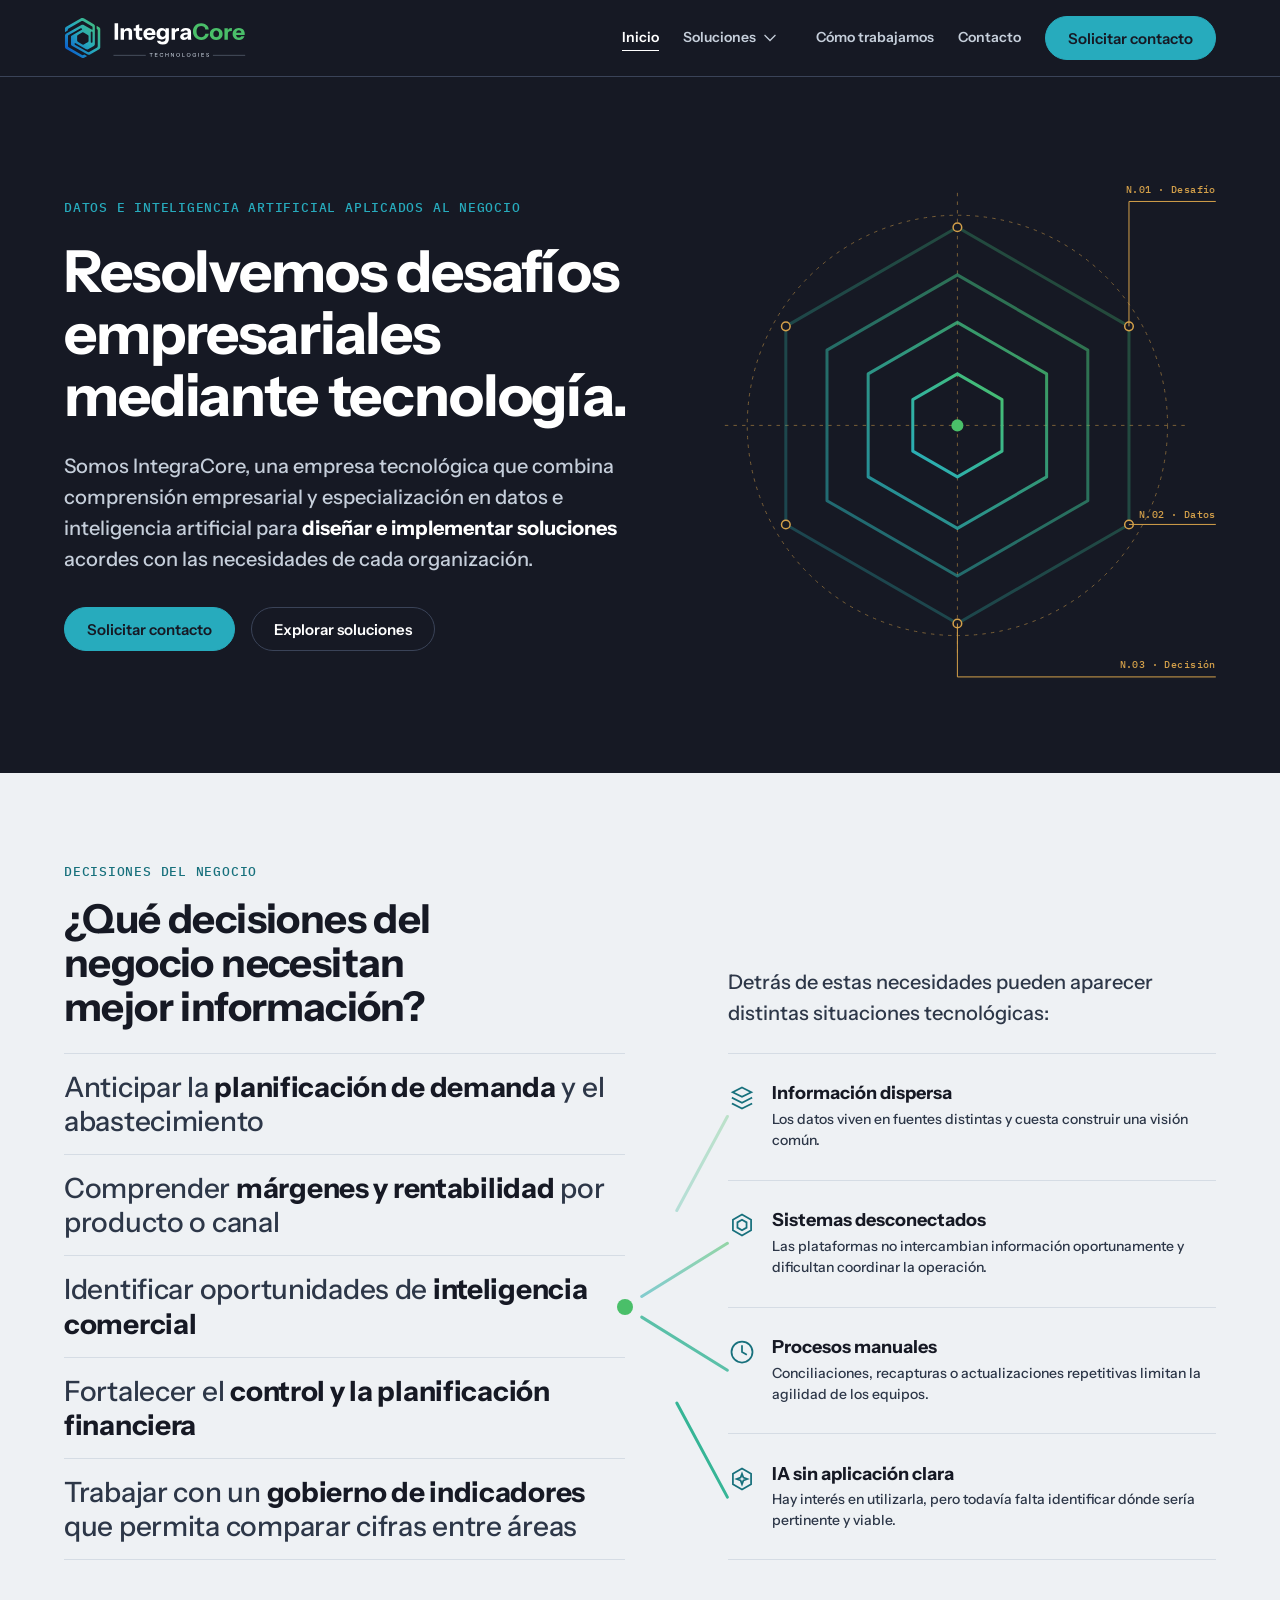
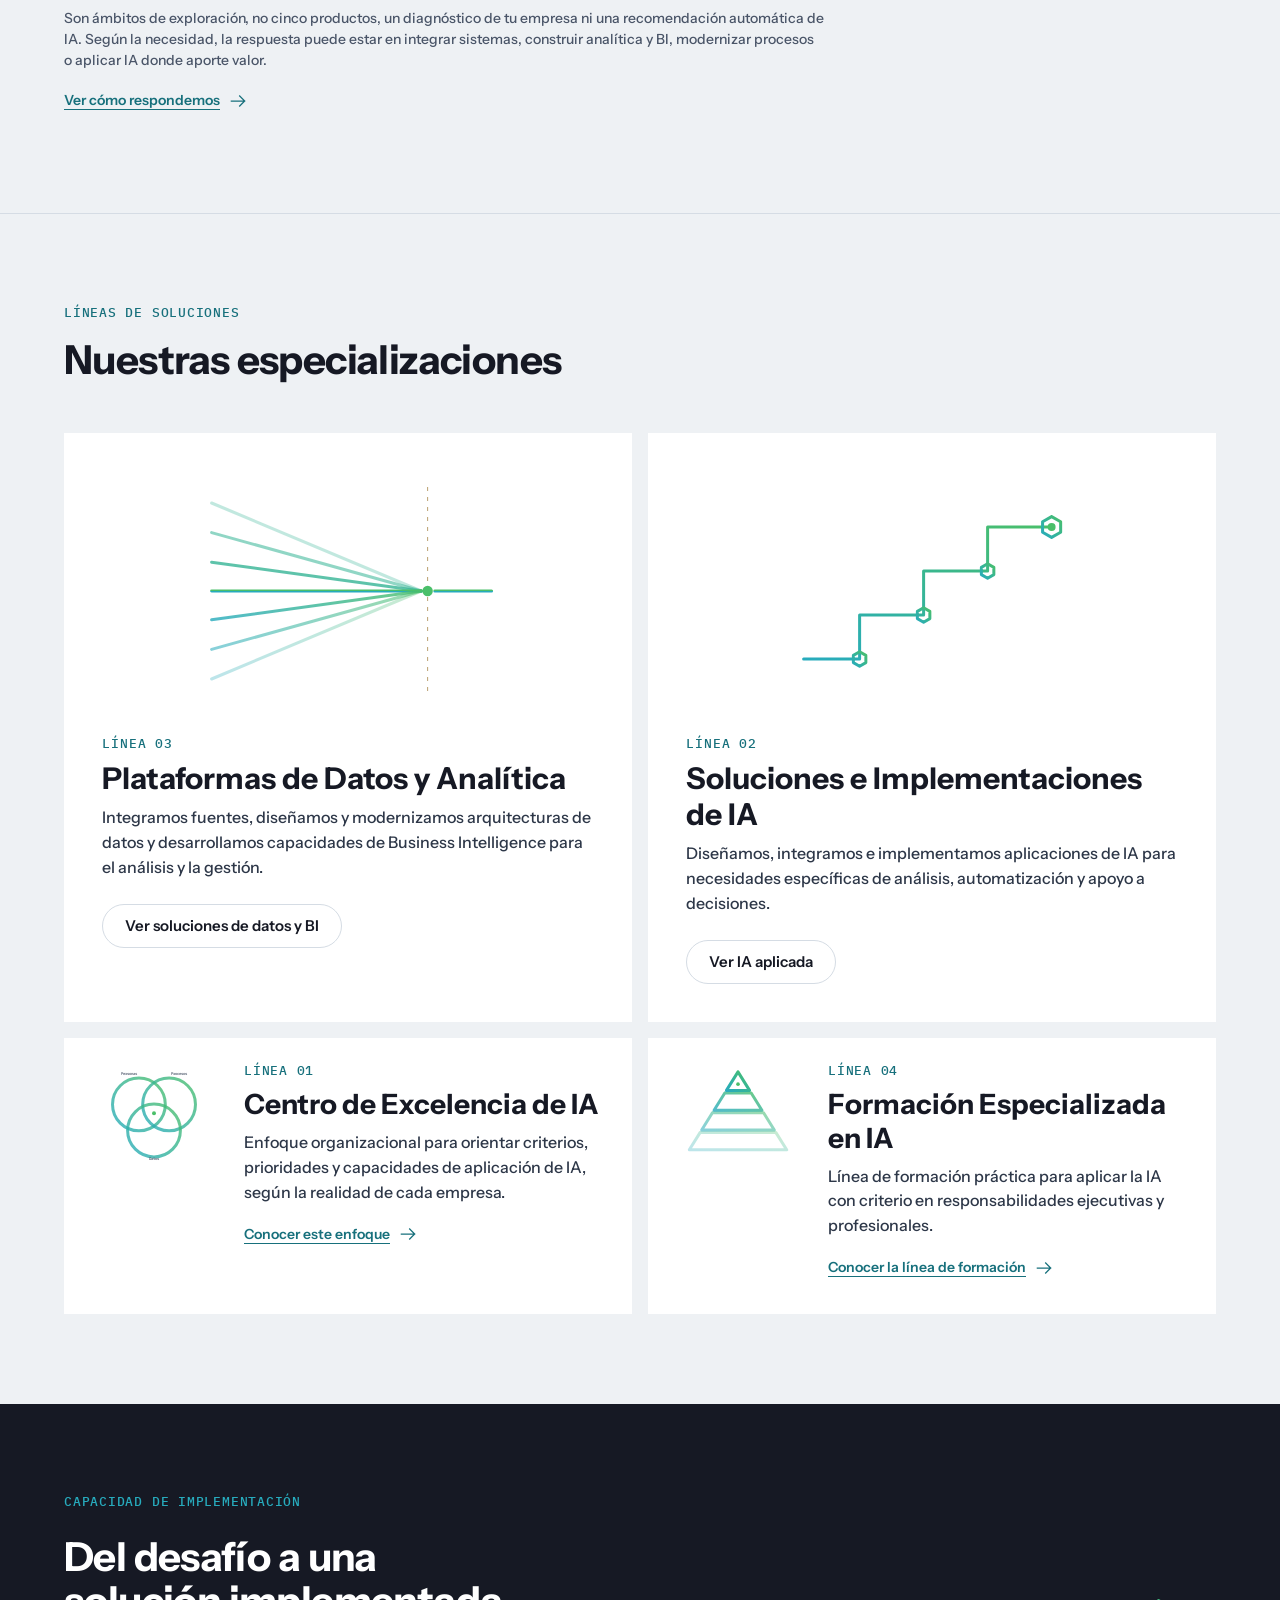
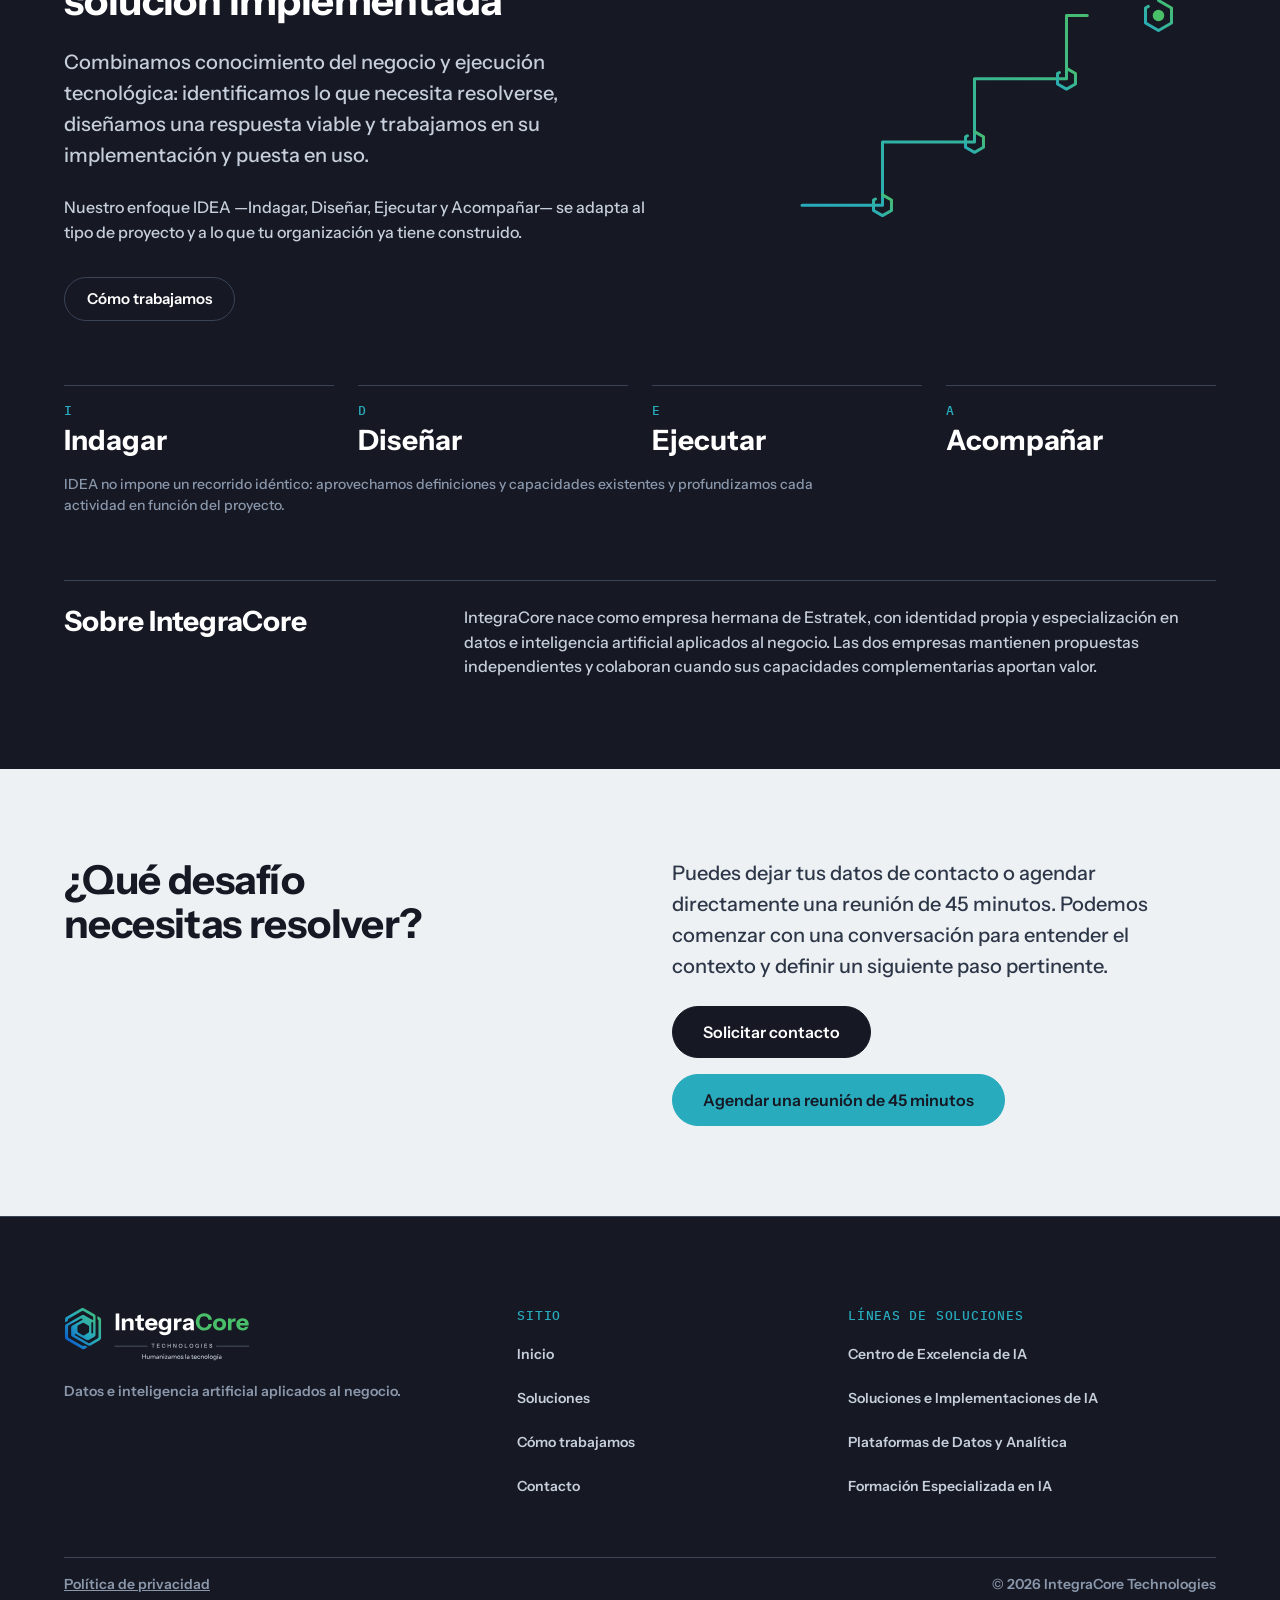
==== commit ec56f98d: "T17: denominación de la línea 3 «Plataformas de Datos y Analítica» (nomenclatura y metadatos; URL, v" ====
--- a/index.html
+++ b/index.html
@@ -40,7 +40,7 @@
 <ul class="sub-list" id="sub-soluciones">
 <li><a href="soluciones/#centro-excelencia-ia">Centro de Excelencia de IA</a></li>
 <li><a href="soluciones/soluciones-ia/">Soluciones e Implementaciones de IA</a></li>
-<li><a href="soluciones/datos-data-warehouse-bi/">Soluciones de Datos y Data Warehouse</a></li>
+<li><a href="soluciones/datos-data-warehouse-bi/">Plataformas de Datos y Analítica</a></li>
 <li><a href="soluciones/#formacion-ia">Formación Especializada en IA</a></li>
 </ul>
 </li>
@@ -118,7 +118,7 @@
 <article class="card linea">
 <svg class="geo" viewBox="0 0 400 300" aria-hidden="true" focusable="false"><line class="geo-cons" style="--i:0" x1="300" y1="20" x2="300" y2="280"/><line x1="30" y1="40" x2="292" y2="150" class="geo-layer" pathLength="1" style="--i:1.7999999999999998;opacity:0.3"/><line x1="30" y1="77" x2="292" y2="150" class="geo-layer" pathLength="1" style="--i:1.2;opacity:0.55"/><line x1="30" y1="114" x2="292" y2="150" class="geo-layer" pathLength="1" style="--i:0.6;opacity:0.8"/><line x1="30" y1="150" x2="292" y2="150.01" class="geo-layer" pathLength="1" style="--i:0.0;opacity:1"/><line x1="30" y1="186" x2="292" y2="150" class="geo-layer" pathLength="1" style="--i:0.6;opacity:0.8"/><line x1="30" y1="223" x2="292" y2="150" class="geo-layer" pathLength="1" style="--i:1.2;opacity:0.55"/><line x1="30" y1="260" x2="292" y2="150" class="geo-layer" pathLength="1" style="--i:1.7999999999999998;opacity:0.3"/><circle class="geo-dot" style="--i:2.4" cx="300" cy="150" r="6.5"/><line x1="309" y1="150" x2="380" y2="150.01" class="geo-layer" pathLength="1" style="--i:2.8;opacity:1"/></svg>
 <p class="t-etiqueta">Línea 03</p>
-<h3 class="t-h2">Soluciones de Datos y Data Warehouse</h3>
+<h3 class="t-h2">Plataformas de Datos y Analítica</h3>
 <p class="t-body">Integramos fuentes, diseñamos y modernizamos arquitecturas de datos y desarrollamos capacidades de Business Intelligence para el análisis y la gestión.</p>
 <a class="btn btn--ghost" href="soluciones/datos-data-warehouse-bi/">Ver soluciones de datos y BI</a>
 </article>
@@ -216,7 +216,7 @@
 <ul class="foot-links">
 <li><a href="soluciones/#centro-excelencia-ia">Centro de Excelencia de IA</a></li>
 <li><a href="soluciones/soluciones-ia/">Soluciones e Implementaciones de IA</a></li>
-<li><a href="soluciones/datos-data-warehouse-bi/">Soluciones de Datos y Data Warehouse</a></li>
+<li><a href="soluciones/datos-data-warehouse-bi/">Plataformas de Datos y Analítica</a></li>
 <li><a href="soluciones/#formacion-ia">Formación Especializada en IA</a></li>
 </ul>
 </nav>
